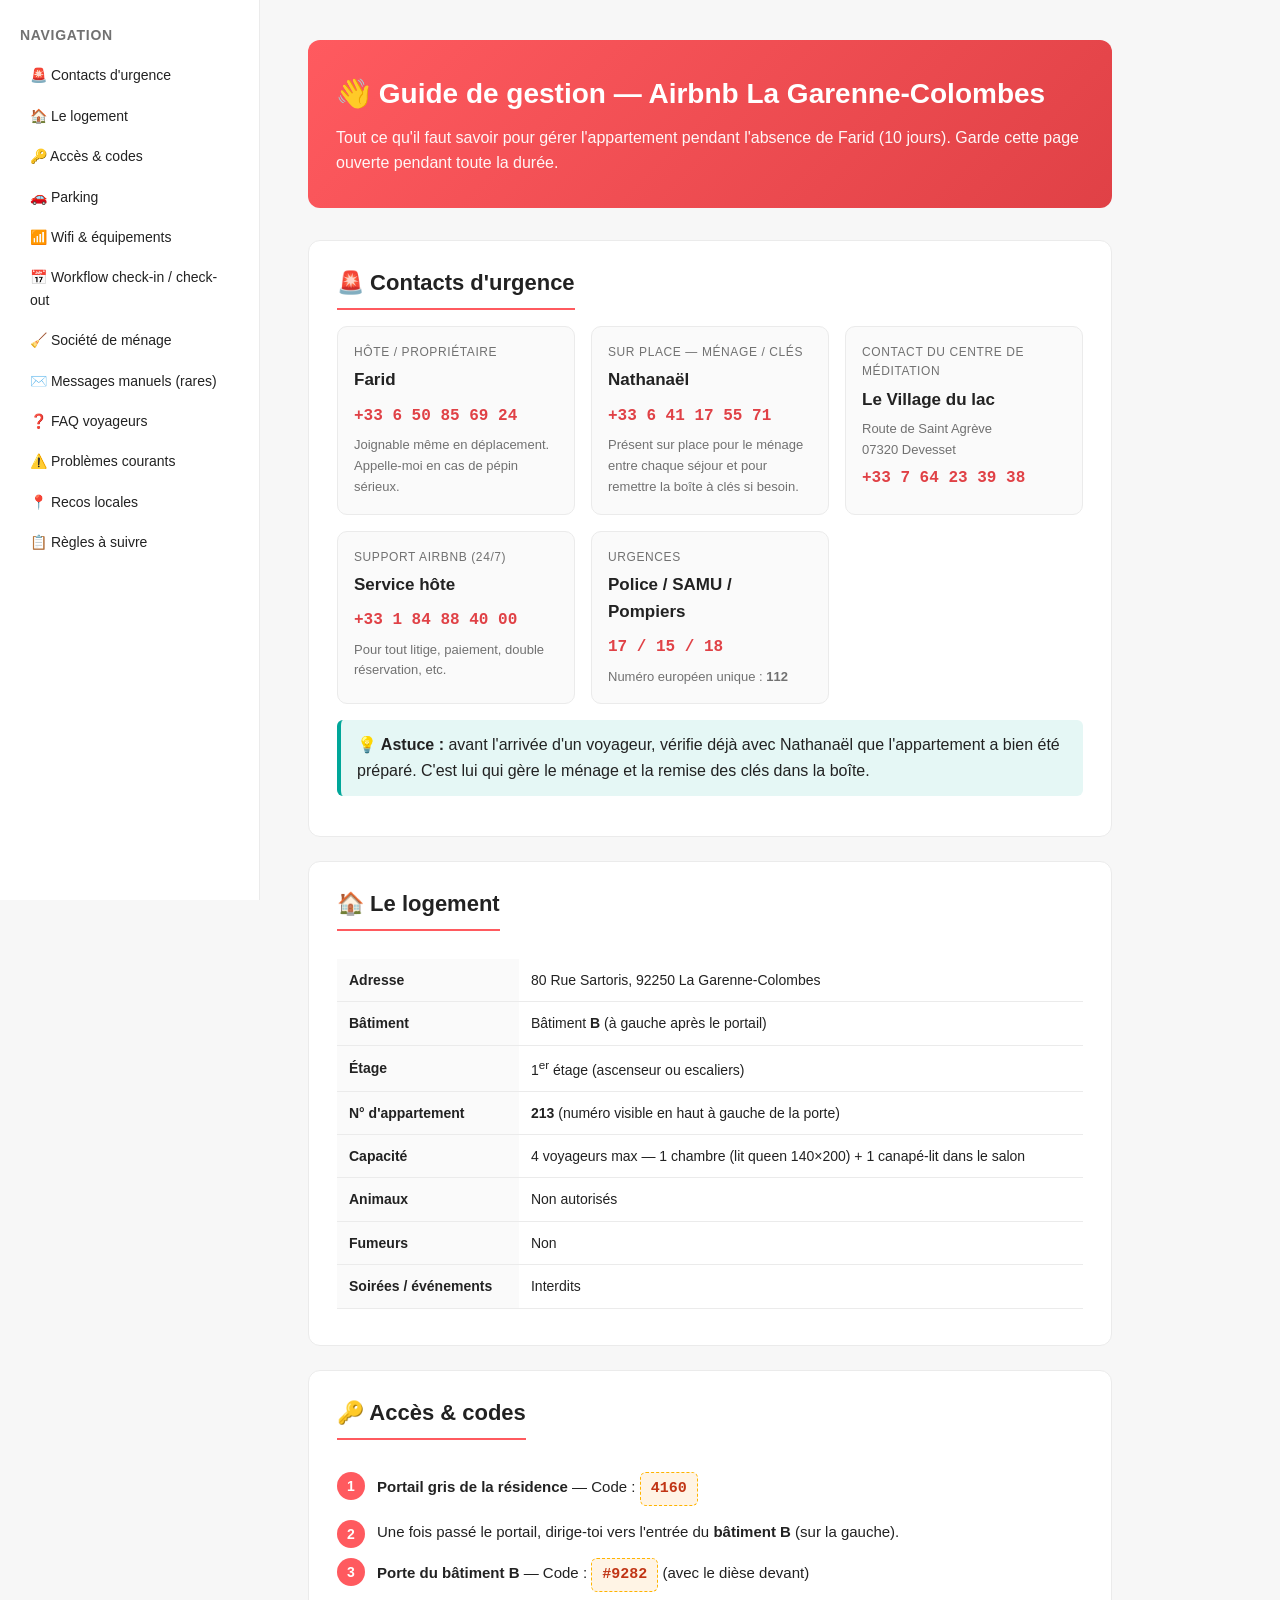
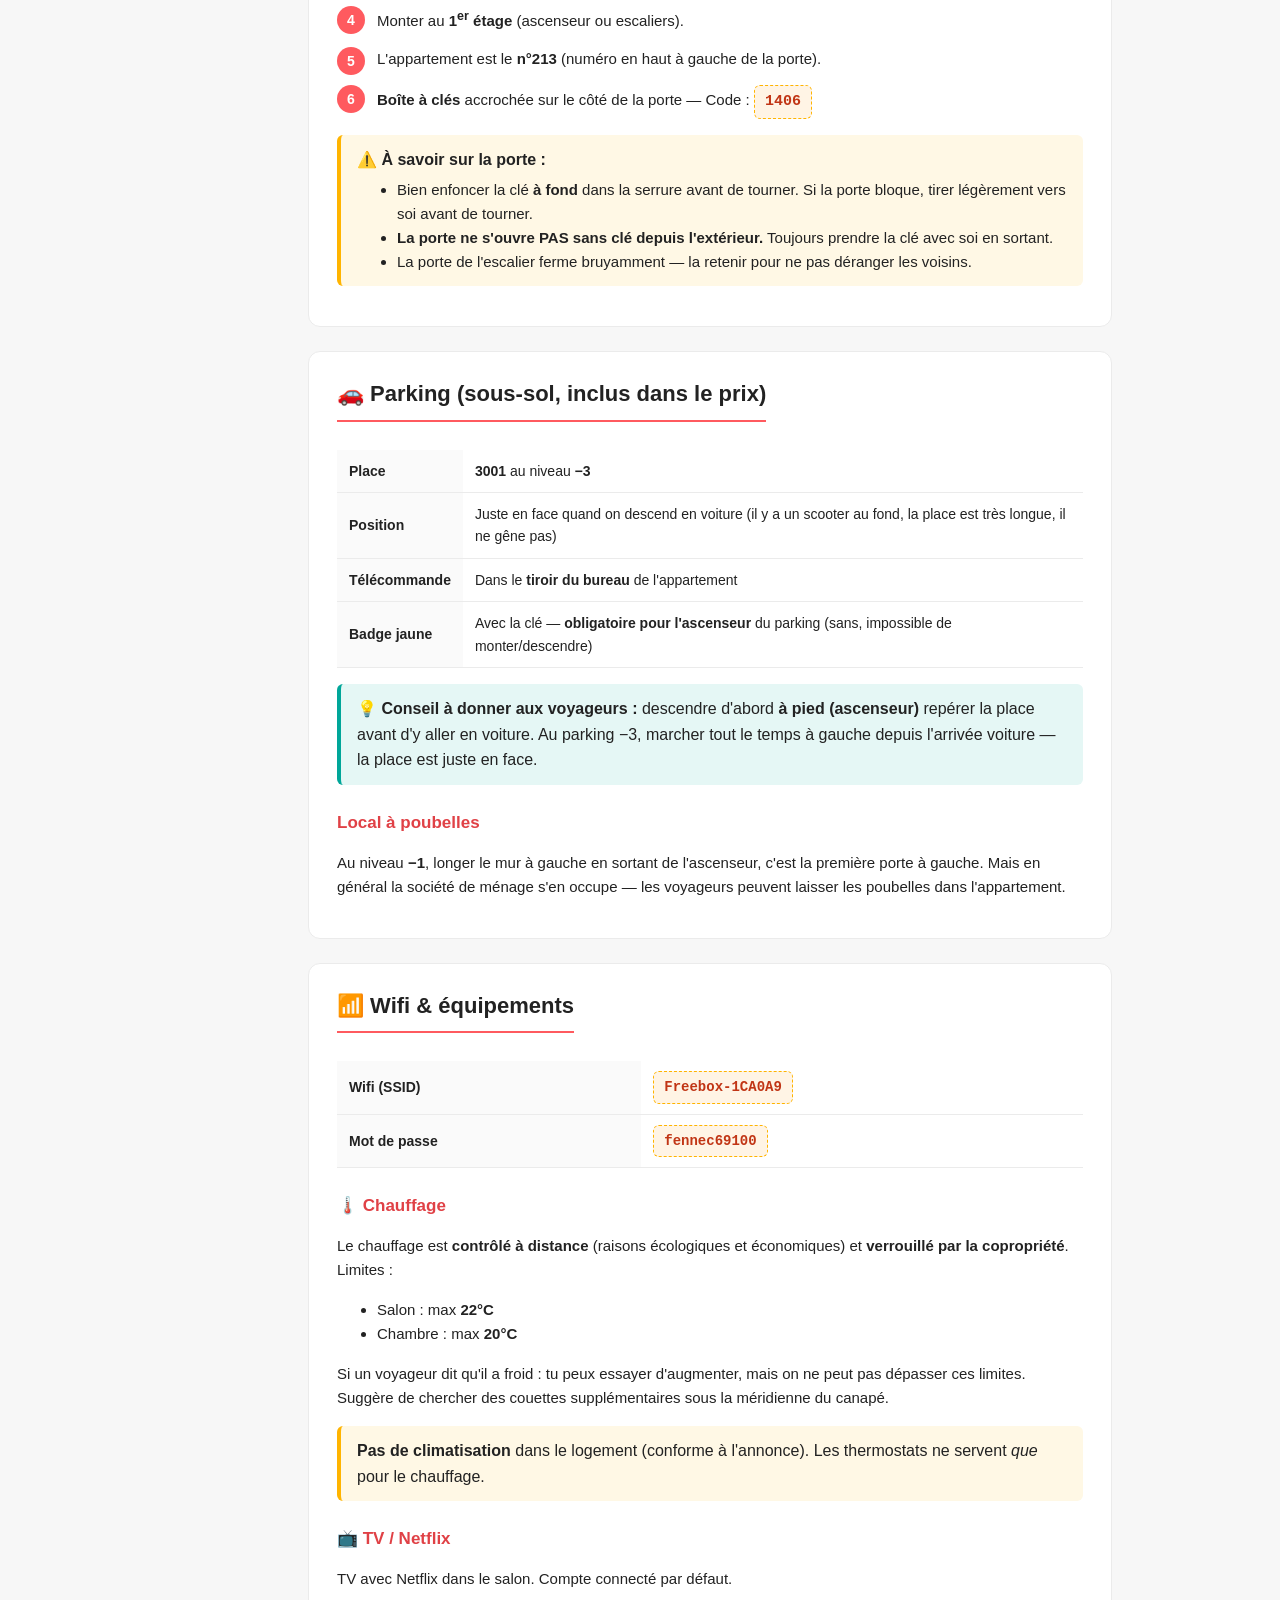
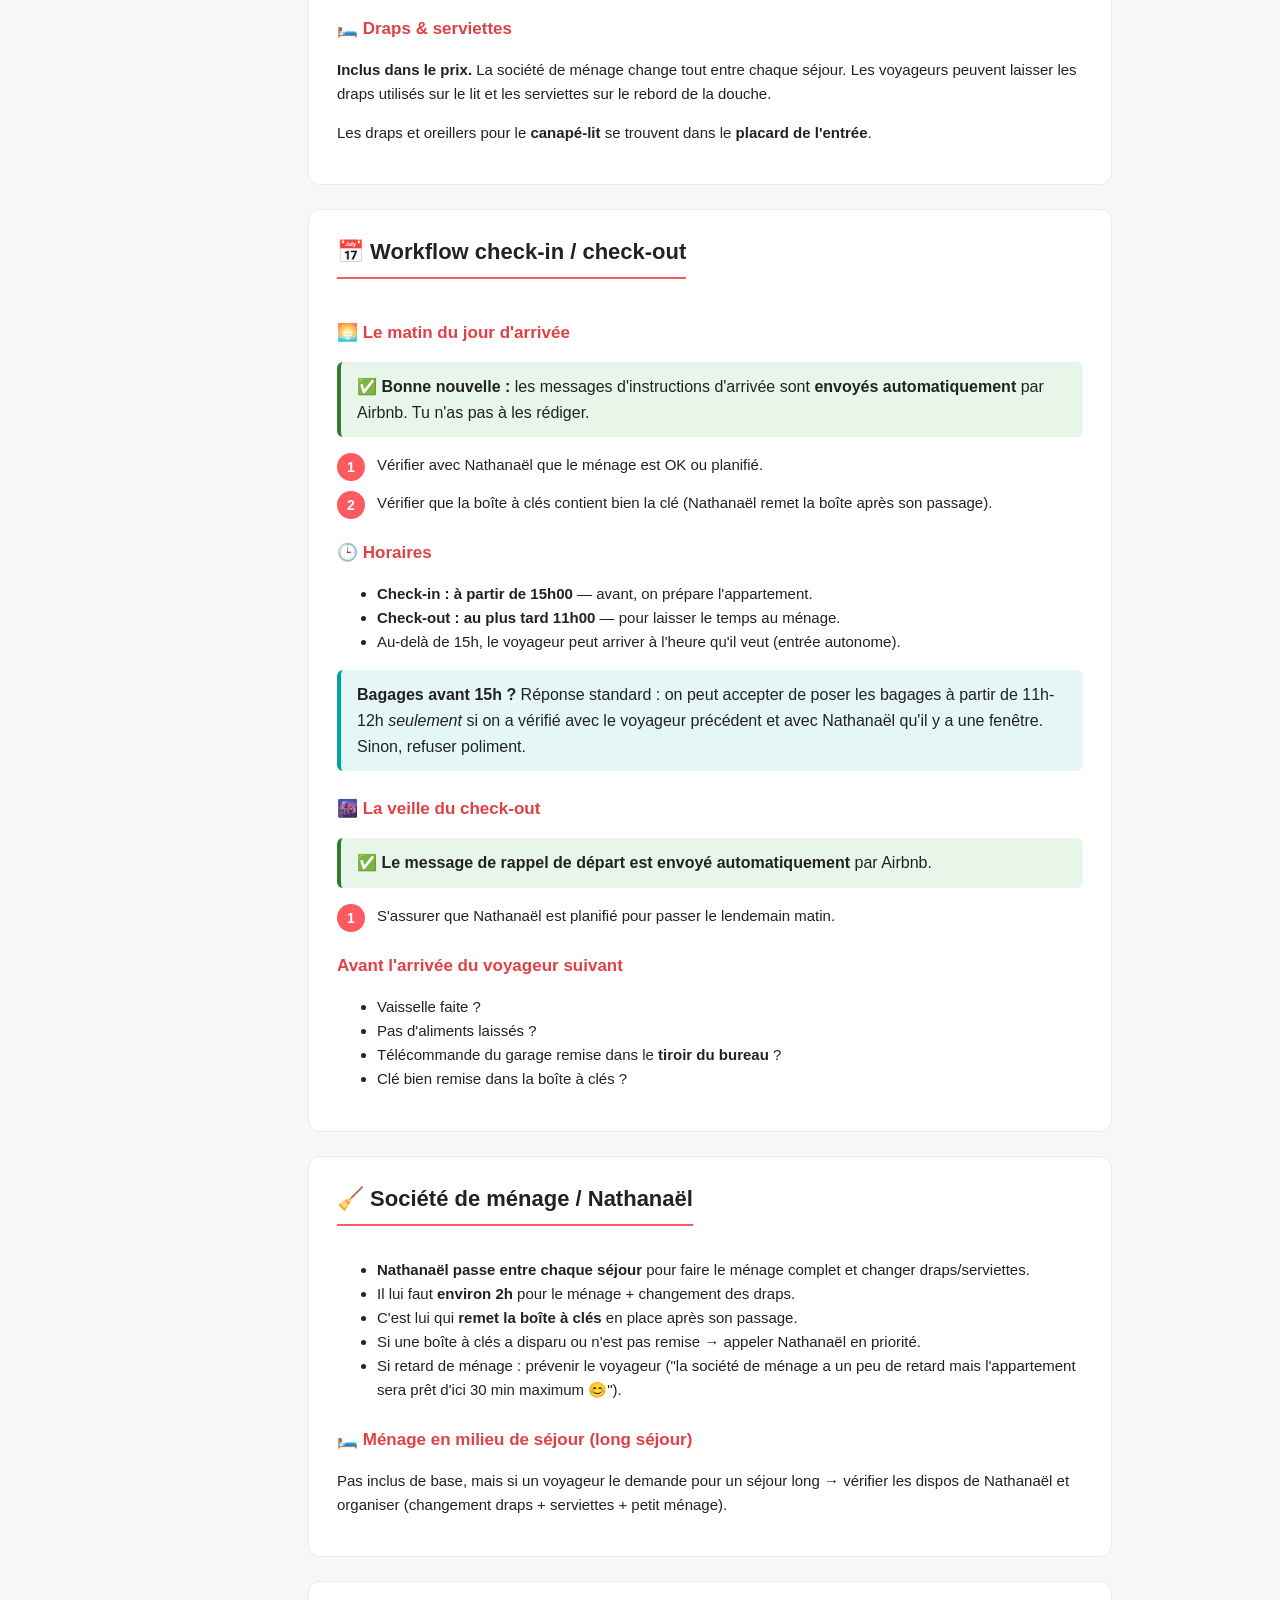
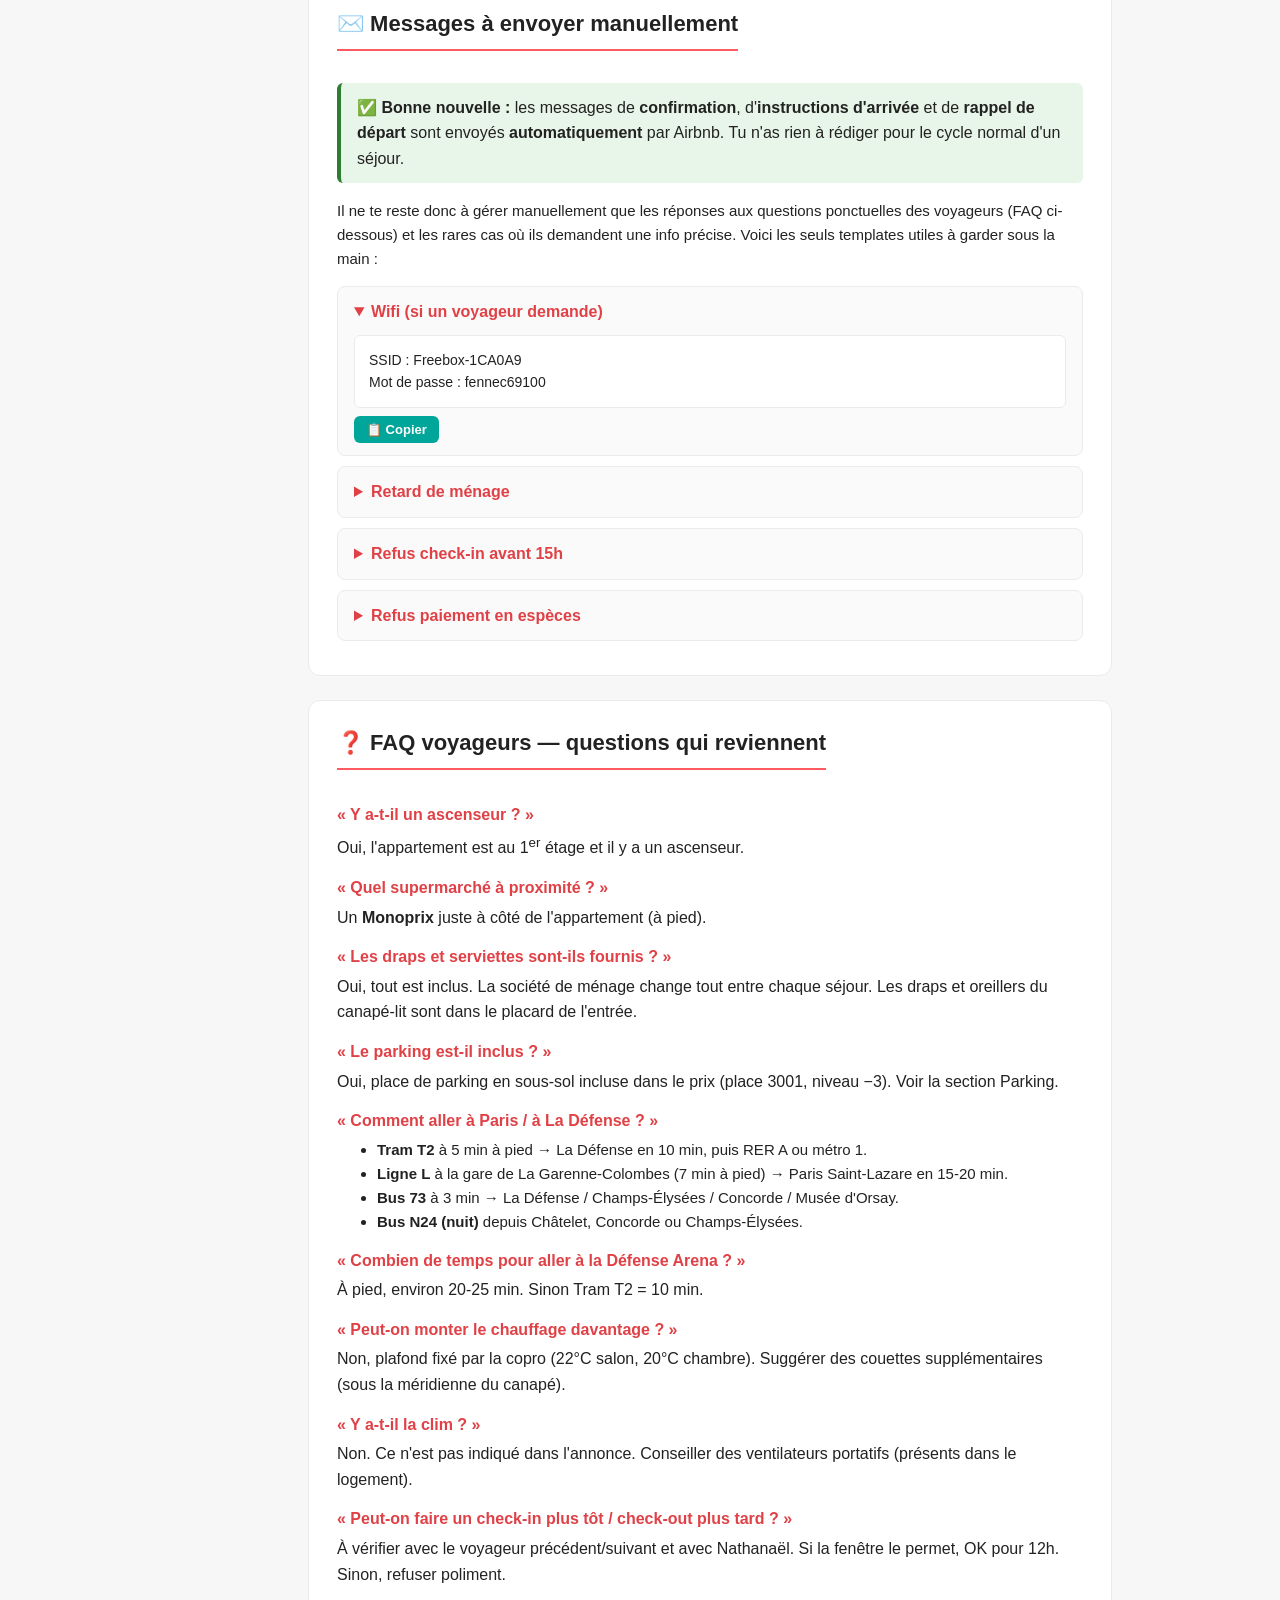
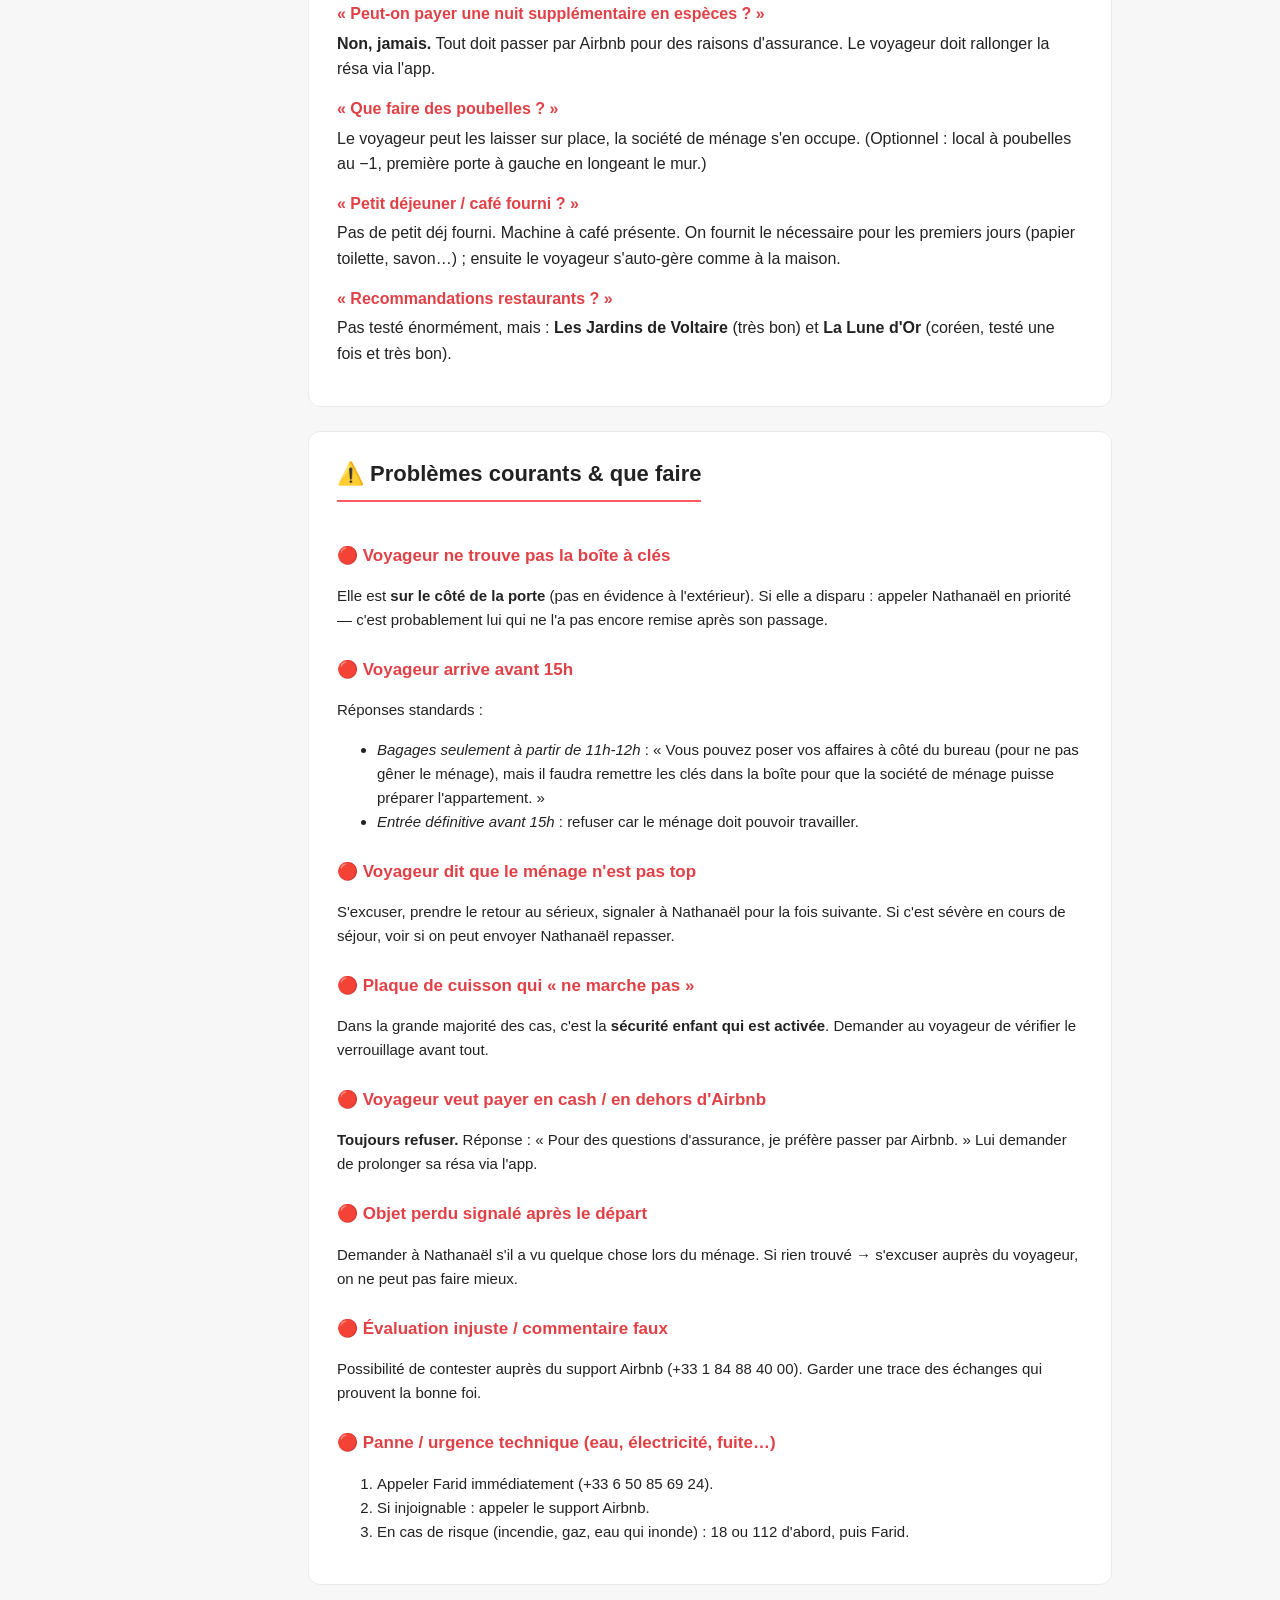
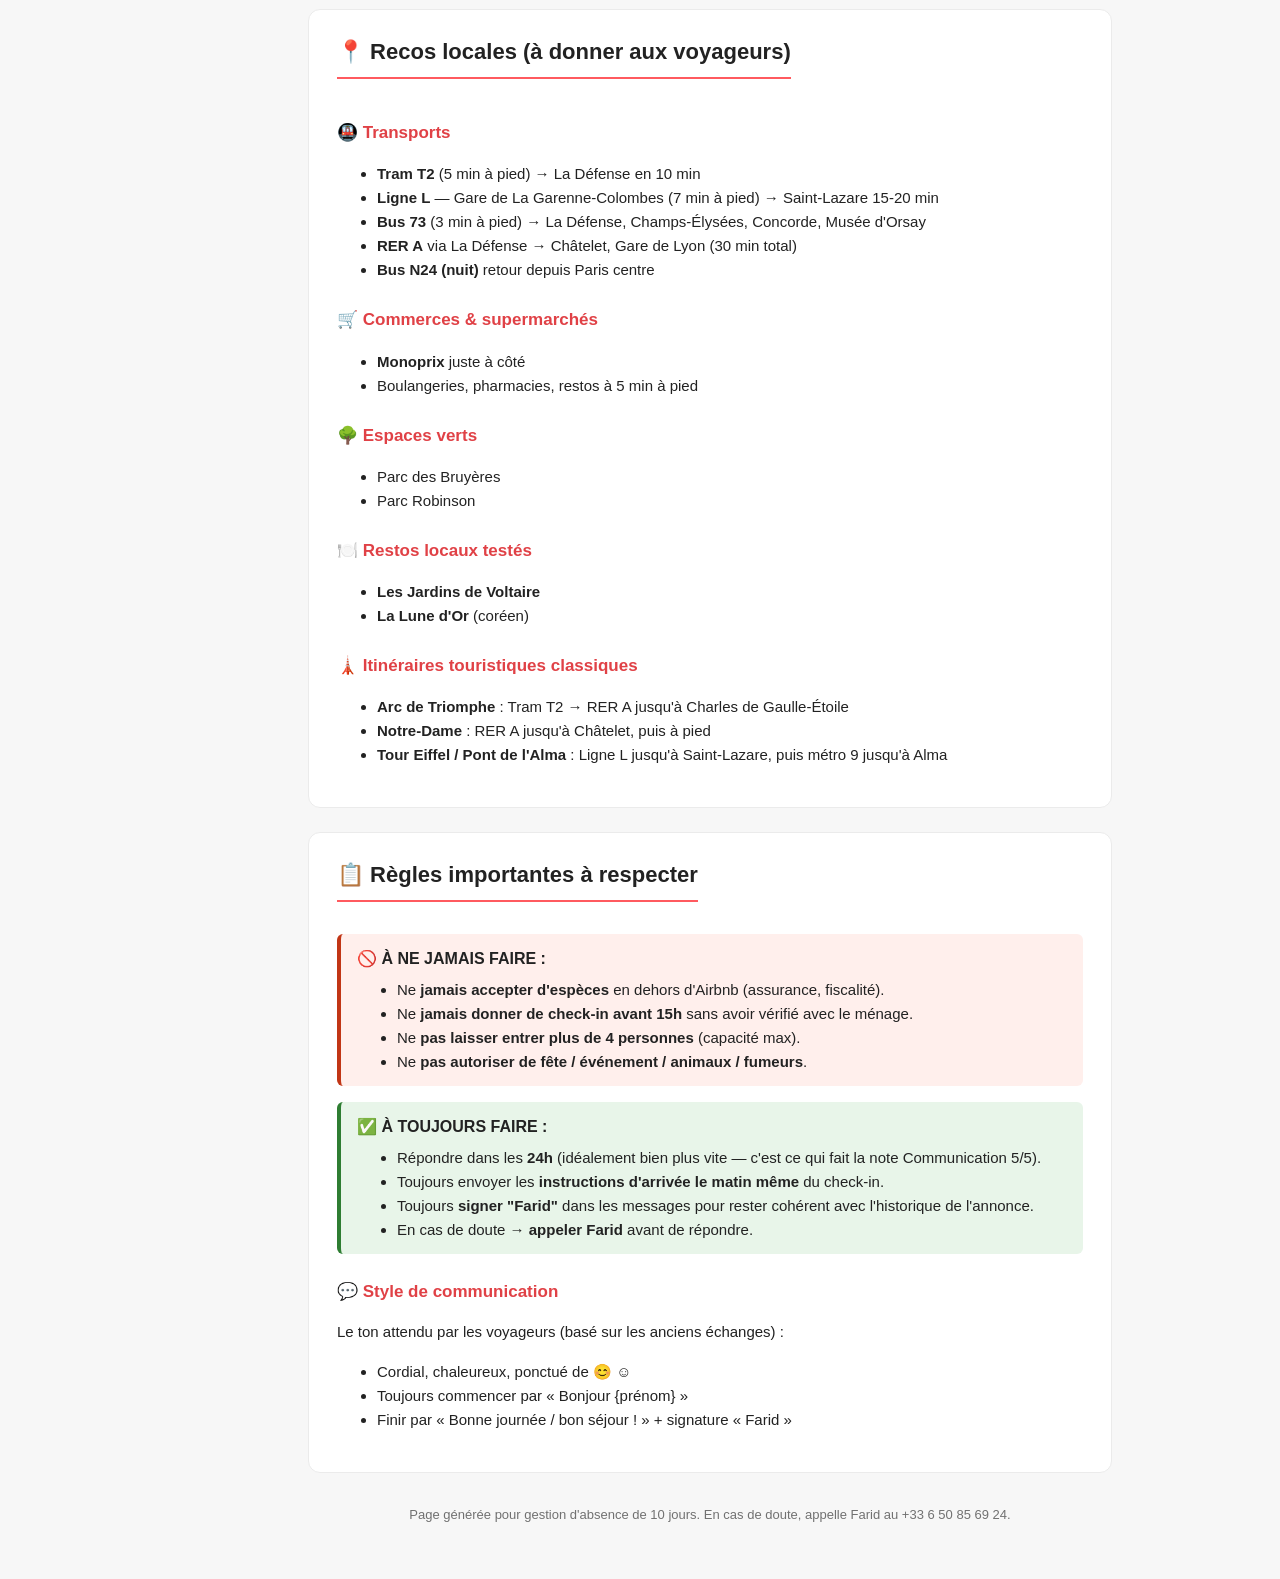
==== airbnb.html @ cdd43fac "Add Airbnb management guide page for La Garenne-Colombes. Co-authored-by: Cursor <cursoragent@cursor" ====
<!DOCTYPE html>
<html lang="fr">
<head>
<meta charset="UTF-8">
<meta name="viewport" content="width=device-width, initial-scale=1.0">
<title>Guide de gestion — Airbnb La Garenne-Colombes</title>
<style>
  :root {
    --primary: #FF5A5F;
    --primary-dark: #E04146;
    --accent: #00A699;
    --warning: #FFB400;
    --danger: #C13515;
    --bg: #F7F7F7;
    --card: #FFFFFF;
    --text: #222222;
    --text-light: #717171;
    --border: #EBEBEB;
    --code-bg: #FFF4E5;
    --code-border: #FFB400;
  }

  * { box-sizing: border-box; }
  html { scroll-behavior: smooth; }
  body {
    font-family: -apple-system, BlinkMacSystemFont, "Segoe UI", Roboto, Oxygen, Ubuntu, Helvetica, Arial, sans-serif;
    line-height: 1.6;
    color: var(--text);
    background: var(--bg);
    margin: 0;
    padding: 0;
  }

  /* Layout */
  .layout {
    display: grid;
    grid-template-columns: 260px 1fr;
    gap: 0;
    max-width: 1400px;
    margin: 0 auto;
  }
  @media (max-width: 900px) {
    .layout { grid-template-columns: 1fr; }
    .sidebar { position: static !important; height: auto !important; }
  }

  /* Sidebar */
  .sidebar {
    position: sticky;
    top: 0;
    height: 100vh;
    overflow-y: auto;
    background: var(--card);
    border-right: 1px solid var(--border);
    padding: 24px 20px;
  }
  .sidebar h2 {
    font-size: 14px;
    text-transform: uppercase;
    letter-spacing: 0.05em;
    color: var(--text-light);
    margin: 0 0 12px;
  }
  .sidebar nav ul {
    list-style: none;
    padding: 0;
    margin: 0 0 24px;
  }
  .sidebar nav li {
    margin: 6px 0;
  }
  .sidebar nav a {
    display: block;
    padding: 6px 10px;
    color: var(--text);
    text-decoration: none;
    border-radius: 6px;
    font-size: 14px;
  }
  .sidebar nav a:hover {
    background: var(--bg);
    color: var(--primary);
  }

  /* Main */
  main {
    padding: 40px 48px;
    max-width: 900px;
  }
  @media (max-width: 600px) {
    main { padding: 24px 16px; }
  }

  /* Hero */
  .hero {
    background: linear-gradient(135deg, var(--primary) 0%, var(--primary-dark) 100%);
    color: white;
    padding: 32px 28px;
    border-radius: 12px;
    margin-bottom: 32px;
  }
  .hero h1 {
    margin: 0 0 8px;
    font-size: 28px;
  }
  .hero p {
    margin: 0;
    opacity: 0.95;
  }

  /* Sections */
  section {
    background: var(--card);
    border: 1px solid var(--border);
    border-radius: 12px;
    padding: 24px 28px;
    margin-bottom: 24px;
    scroll-margin-top: 20px;
  }
  section h2 {
    margin: 0 0 16px;
    font-size: 22px;
    border-bottom: 2px solid var(--primary);
    padding-bottom: 8px;
    display: inline-block;
  }
  section h3 {
    margin: 24px 0 12px;
    font-size: 17px;
    color: var(--primary-dark);
  }
  section p, section li {
    font-size: 15px;
  }

  /* Code & key info */
  .code-box {
    display: inline-block;
    background: var(--code-bg);
    border: 1px dashed var(--code-border);
    padding: 4px 10px;
    border-radius: 6px;
    font-family: "SF Mono", Monaco, Consolas, monospace;
    font-weight: 600;
    color: var(--danger);
  }

  /* Contact cards */
  .contacts {
    display: grid;
    grid-template-columns: repeat(auto-fit, minmax(220px, 1fr));
    gap: 16px;
  }
  .contact-card {
    border: 1px solid var(--border);
    border-radius: 10px;
    padding: 16px;
    background: #FAFAFA;
  }
  .contact-card .role {
    font-size: 12px;
    text-transform: uppercase;
    letter-spacing: 0.05em;
    color: var(--text-light);
  }
  .contact-card .name {
    font-weight: 600;
    font-size: 17px;
    margin: 4px 0;
  }
  .contact-card .phone {
    display: inline-block;
    margin-top: 6px;
    font-family: "SF Mono", Monaco, Consolas, monospace;
    color: var(--primary-dark);
    font-weight: 600;
  }
  .contact-card .note {
    color: var(--text-light);
    font-size: 13px;
    margin-top: 6px;
  }

  /* Alert boxes */
  .alert {
    border-left: 4px solid;
    padding: 12px 16px;
    border-radius: 6px;
    margin: 16px 0;
    background: #FFF;
  }
  .alert-warning {
    border-color: var(--warning);
    background: #FFF8E5;
  }
  .alert-danger {
    border-color: var(--danger);
    background: #FFEFEC;
  }
  .alert-info {
    border-color: var(--accent);
    background: #E5F7F5;
  }
  .alert-success {
    border-color: #2E7D32;
    background: #E8F5E9;
  }

  /* Tables */
  table {
    width: 100%;
    border-collapse: collapse;
    margin: 12px 0;
  }
  th, td {
    text-align: left;
    padding: 10px 12px;
    border-bottom: 1px solid var(--border);
    font-size: 14px;
  }
  th {
    background: #FAFAFA;
    font-weight: 600;
  }

  /* Steps */
  .steps {
    list-style: none;
    counter-reset: step;
    padding: 0;
  }
  .steps li {
    counter-increment: step;
    position: relative;
    padding-left: 40px;
    margin-bottom: 14px;
  }
  .steps li::before {
    content: counter(step);
    position: absolute;
    left: 0;
    top: 0;
    width: 28px;
    height: 28px;
    background: var(--primary);
    color: white;
    border-radius: 50%;
    display: flex;
    align-items: center;
    justify-content: center;
    font-weight: 600;
    font-size: 14px;
  }

  /* Templates */
  details {
    border: 1px solid var(--border);
    border-radius: 8px;
    padding: 12px 16px;
    margin: 10px 0;
    background: #FAFAFA;
  }
  details summary {
    cursor: pointer;
    font-weight: 600;
    color: var(--primary-dark);
  }
  details[open] summary {
    margin-bottom: 8px;
  }
  .template {
    background: var(--card);
    border: 1px solid var(--border);
    border-radius: 6px;
    padding: 14px;
    margin-top: 10px;
    white-space: pre-wrap;
    font-family: -apple-system, BlinkMacSystemFont, sans-serif;
    font-size: 14px;
    line-height: 1.55;
  }
  .copy-btn {
    margin-top: 8px;
    background: var(--accent);
    color: white;
    border: none;
    padding: 6px 12px;
    border-radius: 6px;
    cursor: pointer;
    font-size: 13px;
    font-weight: 600;
  }
  .copy-btn:hover { background: #008A7E; }
  .copy-btn.copied { background: #2E7D32; }

  /* FAQ */
  .faq dt {
    font-weight: 600;
    margin-top: 14px;
    color: var(--primary-dark);
  }
  .faq dd {
    margin: 4px 0 0 0;
    color: var(--text);
  }

  /* Print */
  @media print {
    .sidebar { display: none; }
    .layout { grid-template-columns: 1fr; }
    section { page-break-inside: avoid; box-shadow: none; }
    main { padding: 0; }
  }

  .badge {
    display: inline-block;
    padding: 2px 8px;
    border-radius: 12px;
    font-size: 12px;
    font-weight: 600;
    background: var(--accent);
    color: white;
  }
  .badge-warn { background: var(--warning); color: #5C4400; }
</style>
</head>
<body>

<div class="layout">
  <aside class="sidebar">
    <h2>Navigation</h2>
    <nav>
      <ul>
        <li><a href="#urgences">🚨 Contacts d'urgence</a></li>
        <li><a href="#logement">🏠 Le logement</a></li>
        <li><a href="#acces">🔑 Accès & codes</a></li>
        <li><a href="#parking">🚗 Parking</a></li>
        <li><a href="#wifi">📶 Wifi & équipements</a></li>
        <li><a href="#workflow">📅 Workflow check-in / check-out</a></li>
        <li><a href="#menage">🧹 Société de ménage</a></li>
        <li><a href="#templates">✉️ Messages manuels (rares)</a></li>
        <li><a href="#faq">❓ FAQ voyageurs</a></li>
        <li><a href="#problemes">⚠️ Problèmes courants</a></li>
        <li><a href="#conseils">📍 Recos locales</a></li>
        <li><a href="#regles">📋 Règles à suivre</a></li>
      </ul>
    </nav>
  </aside>

  <main>

    <div class="hero">
      <h1>👋 Guide de gestion — Airbnb La Garenne-Colombes</h1>
      <p>Tout ce qu'il faut savoir pour gérer l'appartement pendant l'absence de Farid (10 jours). Garde cette page ouverte pendant toute la durée.</p>
    </div>

    <!-- ============================================================ -->
    <section id="urgences">
      <h2>🚨 Contacts d'urgence</h2>
      <div class="contacts">
        <div class="contact-card">
          <div class="role">Hôte / Propriétaire</div>
          <div class="name">Farid</div>
          <div class="phone">+33 6 50 85 69 24</div>
          <div class="note">Joignable même en déplacement. Appelle-moi en cas de pépin sérieux.</div>
        </div>
        <div class="contact-card">
          <div class="role">Sur place — Ménage / clés</div>
          <div class="name">Nathanaël</div>
          <div class="phone">+33 6 41 17 55 71</div>
          <div class="note">Présent sur place pour le ménage entre chaque séjour et pour remettre la boîte à clés si besoin.</div>
        </div>
        <div class="contact-card">
          <div class="role">Contact du centre de méditation</div>
          <div class="name">Le Village du lac</div>
          <div class="note">Route de Saint Agrève<br>07320 Devesset</div>
          <div class="phone">+33 7 64 23 39 38</div>
        </div>
        <div class="contact-card">
          <div class="role">Support Airbnb (24/7)</div>
          <div class="name">Service hôte</div>
          <div class="phone">+33 1 84 88 40 00</div>
          <div class="note">Pour tout litige, paiement, double réservation, etc.</div>
        </div>
        <div class="contact-card">
          <div class="role">Urgences</div>
          <div class="name">Police / SAMU / Pompiers</div>
          <div class="phone">17 / 15 / 18</div>
          <div class="note">Numéro européen unique : <strong>112</strong></div>
        </div>
      </div>
      <div class="alert alert-info" style="margin-top:16px;">
        <strong>💡 Astuce :</strong> avant l'arrivée d'un voyageur, vérifie déjà avec Nathanaël que l'appartement a bien été préparé. C'est lui qui gère le ménage et la remise des clés dans la boîte.
      </div>
    </section>

    <!-- ============================================================ -->
    <section id="logement">
      <h2>🏠 Le logement</h2>
      <table>
        <tr><th>Adresse</th><td>80 Rue Sartoris, 92250 La Garenne-Colombes</td></tr>
        <tr><th>Bâtiment</th><td>Bâtiment <strong>B</strong> (à gauche après le portail)</td></tr>
        <tr><th>Étage</th><td>1<sup>er</sup> étage (ascenseur ou escaliers)</td></tr>
        <tr><th>N° d'appartement</th><td><strong>213</strong> (numéro visible en haut à gauche de la porte)</td></tr>
        <tr><th>Capacité</th><td>4 voyageurs max — 1 chambre (lit queen 140×200) + 1 canapé-lit dans le salon</td></tr>
        <tr><th>Animaux</th><td>Non autorisés</td></tr>
        <tr><th>Fumeurs</th><td>Non</td></tr>
        <tr><th>Soirées / événements</th><td>Interdits</td></tr>
      </table>
    </section>

    <!-- ============================================================ -->
    <section id="acces">
      <h2>🔑 Accès & codes</h2>
      <ol class="steps">
        <li><strong>Portail gris de la résidence</strong> — Code : <span class="code-box">4160</span></li>
        <li>Une fois passé le portail, dirige-toi vers l'entrée du <strong>bâtiment B</strong> (sur la gauche).</li>
        <li><strong>Porte du bâtiment B</strong> — Code : <span class="code-box">#9282</span> (avec le dièse devant)</li>
        <li>Monter au <strong>1<sup>er</sup> étage</strong> (ascenseur ou escaliers).</li>
        <li>L'appartement est le <strong>n°213</strong> (numéro en haut à gauche de la porte).</li>
        <li><strong>Boîte à clés</strong> accrochée sur le côté de la porte — Code : <span class="code-box">1406</span></li>
      </ol>

      <div class="alert alert-warning">
        <strong>⚠️ À savoir sur la porte :</strong>
        <ul style="margin:6px 0 0;">
          <li>Bien enfoncer la clé <strong>à fond</strong> dans la serrure avant de tourner. Si la porte bloque, tirer légèrement vers soi avant de tourner.</li>
          <li><strong>La porte ne s'ouvre PAS sans clé depuis l'extérieur.</strong> Toujours prendre la clé avec soi en sortant.</li>
          <li>La porte de l'escalier ferme bruyamment — la retenir pour ne pas déranger les voisins.</li>
        </ul>
      </div>
    </section>

    <!-- ============================================================ -->
    <section id="parking">
      <h2>🚗 Parking (sous-sol, inclus dans le prix)</h2>
      <table>
        <tr><th>Place</th><td><strong>3001</strong> au niveau <strong>−3</strong></td></tr>
        <tr><th>Position</th><td>Juste en face quand on descend en voiture (il y a un scooter au fond, la place est très longue, il ne gêne pas)</td></tr>
        <tr><th>Télécommande</th><td>Dans le <strong>tiroir du bureau</strong> de l'appartement</td></tr>
        <tr><th>Badge jaune</th><td>Avec la clé — <strong>obligatoire pour l'ascenseur</strong> du parking (sans, impossible de monter/descendre)</td></tr>
      </table>

      <div class="alert alert-info">
        <strong>💡 Conseil à donner aux voyageurs :</strong> descendre d'abord <strong>à pied (ascenseur)</strong> repérer la place avant d'y aller en voiture. Au parking −3, marcher tout le temps à gauche depuis l'arrivée voiture — la place est juste en face.
      </div>

      <h3>Local à poubelles</h3>
      <p>Au niveau <strong>−1</strong>, longer le mur à gauche en sortant de l'ascenseur, c'est la première porte à gauche. Mais en général la société de ménage s'en occupe — les voyageurs peuvent laisser les poubelles dans l'appartement.</p>
    </section>

    <!-- ============================================================ -->
    <section id="wifi">
      <h2>📶 Wifi & équipements</h2>
      <table>
        <tr><th>Wifi (SSID)</th><td><span class="code-box">Freebox-1CA0A9</span></td></tr>
        <tr><th>Mot de passe</th><td><span class="code-box">fennec69100</span></td></tr>
      </table>

      <h3>🌡️ Chauffage</h3>
      <p>Le chauffage est <strong>contrôlé à distance</strong> (raisons écologiques et économiques) et <strong>verrouillé par la copropriété</strong>. Limites :</p>
      <ul>
        <li>Salon : max <strong>22°C</strong></li>
        <li>Chambre : max <strong>20°C</strong></li>
      </ul>
      <p>Si un voyageur dit qu'il a froid : tu peux essayer d'augmenter, mais on ne peut pas dépasser ces limites. Suggère de chercher des couettes supplémentaires sous la méridienne du canapé.</p>
      <div class="alert alert-warning">
        <strong>Pas de climatisation</strong> dans le logement (conforme à l'annonce). Les thermostats ne servent <em>que</em> pour le chauffage.
      </div>

      <h3>📺 TV / Netflix</h3>
      <p>TV avec Netflix dans le salon. Compte connecté par défaut.</p>

      <h3>🛏️ Draps & serviettes</h3>
      <p><strong>Inclus dans le prix.</strong> La société de ménage change tout entre chaque séjour. Les voyageurs peuvent laisser les draps utilisés sur le lit et les serviettes sur le rebord de la douche.</p>
      <p>Les draps et oreillers pour le <strong>canapé-lit</strong> se trouvent dans le <strong>placard de l'entrée</strong>.</p>
    </section>

    <!-- ============================================================ -->
    <section id="workflow">
      <h2>📅 Workflow check-in / check-out</h2>

      <h3>🌅 Le matin du jour d'arrivée</h3>
      <div class="alert alert-success">
        <strong>✅ Bonne nouvelle :</strong> les messages d'instructions d'arrivée sont <strong>envoyés automatiquement</strong> par Airbnb. Tu n'as pas à les rédiger.
      </div>
      <ol class="steps">
        <li>Vérifier avec Nathanaël que le ménage est OK ou planifié.</li>
        <li>Vérifier que la boîte à clés contient bien la clé (Nathanaël remet la boîte après son passage).</li>
      </ol>

      <h3>🕒 Horaires</h3>
      <ul>
        <li><strong>Check-in : à partir de 15h00</strong> — avant, on prépare l'appartement.</li>
        <li><strong>Check-out : au plus tard 11h00</strong> — pour laisser le temps au ménage.</li>
        <li>Au-delà de 15h, le voyageur peut arriver à l'heure qu'il veut (entrée autonome).</li>
      </ul>

      <div class="alert alert-info">
        <strong>Bagages avant 15h ?</strong> Réponse standard : on peut accepter de poser les bagages à partir de 11h-12h <em>seulement</em> si on a vérifié avec le voyageur précédent et avec Nathanaël qu'il y a une fenêtre. Sinon, refuser poliment.
      </div>

      <h3>🌆 La veille du check-out</h3>
      <div class="alert alert-success">
        <strong>✅ Le message de rappel de départ est envoyé automatiquement</strong> par Airbnb.
      </div>
      <ol class="steps">
        <li>S'assurer que Nathanaël est planifié pour passer le lendemain matin.</li>
      </ol>

      <h3>Avant l'arrivée du voyageur suivant</h3>
      <ul>
        <li>Vaisselle faite ?</li>
        <li>Pas d'aliments laissés ?</li>
        <li>Télécommande du garage remise dans le <strong>tiroir du bureau</strong> ?</li>
        <li>Clé bien remise dans la boîte à clés ?</li>
      </ul>
    </section>

    <!-- ============================================================ -->
    <section id="menage">
      <h2>🧹 Société de ménage / Nathanaël</h2>
      <ul>
        <li><strong>Nathanaël passe entre chaque séjour</strong> pour faire le ménage complet et changer draps/serviettes.</li>
        <li>Il lui faut <strong>environ 2h</strong> pour le ménage + changement des draps.</li>
        <li>C'est lui qui <strong>remet la boîte à clés</strong> en place après son passage.</li>
        <li>Si une boîte à clés a disparu ou n'est pas remise → appeler Nathanaël en priorité.</li>
        <li>Si retard de ménage : prévenir le voyageur ("la société de ménage a un peu de retard mais l'appartement sera prêt d'ici 30 min maximum 😊").</li>
      </ul>

      <h3>🛏️ Ménage en milieu de séjour (long séjour)</h3>
      <p>Pas inclus de base, mais si un voyageur le demande pour un séjour long → vérifier les dispos de Nathanaël et organiser (changement draps + serviettes + petit ménage).</p>
    </section>

    <!-- ============================================================ -->
    <section id="templates">
      <h2>✉️ Messages à envoyer manuellement</h2>
      <div class="alert alert-success">
        <strong>✅ Bonne nouvelle :</strong> les messages de <strong>confirmation</strong>, d'<strong>instructions d'arrivée</strong> et de <strong>rappel de départ</strong> sont envoyés <strong>automatiquement</strong> par Airbnb. Tu n'as rien à rédiger pour le cycle normal d'un séjour.
      </div>
      <p>Il ne te reste donc à gérer manuellement que les réponses aux questions ponctuelles des voyageurs (FAQ ci-dessous) et les rares cas où ils demandent une info précise. Voici les seuls templates utiles à garder sous la main :</p>

      <details open>
        <summary>Wifi (si un voyageur demande)</summary>
        <div class="template" id="t4">SSID : Freebox-1CA0A9
Mot de passe : fennec69100</div>
        <button class="copy-btn" onclick="copyToClipboard('t4', this)">📋 Copier</button>
      </details>

      <details>
        <summary>Retard de ménage</summary>
        <div class="template" id="t5">Bonjour ! La société de ménage a un peu de retard mais l'appartement sera prêt d'ici 30 min maximum 😊</div>
        <button class="copy-btn" onclick="copyToClipboard('t5', this)">📋 Copier</button>
      </details>

      <details>
        <summary>Refus check-in avant 15h</summary>
        <div class="template" id="t6">Bonjour ! Vous pouvez déposer vos affaires dans un coin de l'appartement à partir de 11h mais il faudra remettre les clés car la société de ménage doit préparer l'appartement pour vous 🙂
Bonne journée !</div>
        <button class="copy-btn" onclick="copyToClipboard('t6', this)">📋 Copier</button>
      </details>

      <details>
        <summary>Refus paiement en espèces</summary>
        <div class="template" id="t7">Pour des questions d'assurance je préfère passer par Airbnb 😊 Vous pouvez prolonger votre séjour directement via l'application.</div>
        <button class="copy-btn" onclick="copyToClipboard('t7', this)">📋 Copier</button>
      </details>
    </section>

    <!-- ============================================================ -->
    <section id="faq">
      <h2>❓ FAQ voyageurs — questions qui reviennent</h2>
      <dl class="faq">
        <dt>« Y a-t-il un ascenseur ? »</dt>
        <dd>Oui, l'appartement est au 1<sup>er</sup> étage et il y a un ascenseur.</dd>

        <dt>« Quel supermarché à proximité ? »</dt>
        <dd>Un <strong>Monoprix</strong> juste à côté de l'appartement (à pied).</dd>

        <dt>« Les draps et serviettes sont-ils fournis ? »</dt>
        <dd>Oui, tout est inclus. La société de ménage change tout entre chaque séjour. Les draps et oreillers du canapé-lit sont dans le placard de l'entrée.</dd>

        <dt>« Le parking est-il inclus ? »</dt>
        <dd>Oui, place de parking en sous-sol incluse dans le prix (place 3001, niveau −3). Voir la section Parking.</dd>

        <dt>« Comment aller à Paris / à La Défense ? »</dt>
        <dd>
          <ul style="margin:4px 0;">
            <li><strong>Tram T2</strong> à 5 min à pied → La Défense en 10 min, puis RER A ou métro 1.</li>
            <li><strong>Ligne L</strong> à la gare de La Garenne-Colombes (7 min à pied) → Paris Saint-Lazare en 15-20 min.</li>
            <li><strong>Bus 73</strong> à 3 min → La Défense / Champs-Élysées / Concorde / Musée d'Orsay.</li>
            <li><strong>Bus N24 (nuit)</strong> depuis Châtelet, Concorde ou Champs-Élysées.</li>
          </ul>
        </dd>

        <dt>« Combien de temps pour aller à la Défense Arena ? »</dt>
        <dd>À pied, environ 20-25 min. Sinon Tram T2 = 10 min.</dd>

        <dt>« Peut-on monter le chauffage davantage ? »</dt>
        <dd>Non, plafond fixé par la copro (22°C salon, 20°C chambre). Suggérer des couettes supplémentaires (sous la méridienne du canapé).</dd>

        <dt>« Y a-t-il la clim ? »</dt>
        <dd>Non. Ce n'est pas indiqué dans l'annonce. Conseiller des ventilateurs portatifs (présents dans le logement).</dd>

        <dt>« Peut-on faire un check-in plus tôt / check-out plus tard ? »</dt>
        <dd>À vérifier avec le voyageur précédent/suivant et avec Nathanaël. Si la fenêtre le permet, OK pour 12h. Sinon, refuser poliment.</dd>

        <dt>« Peut-on payer une nuit supplémentaire en espèces ? »</dt>
        <dd><strong>Non, jamais.</strong> Tout doit passer par Airbnb pour des raisons d'assurance. Le voyageur doit rallonger la résa via l'app.</dd>

        <dt>« Que faire des poubelles ? »</dt>
        <dd>Le voyageur peut les laisser sur place, la société de ménage s'en occupe. (Optionnel : local à poubelles au −1, première porte à gauche en longeant le mur.)</dd>

        <dt>« Petit déjeuner / café fourni ? »</dt>
        <dd>Pas de petit déj fourni. Machine à café présente. On fournit le nécessaire pour les premiers jours (papier toilette, savon…) ; ensuite le voyageur s'auto-gère comme à la maison.</dd>

        <dt>« Recommandations restaurants ? »</dt>
        <dd>Pas testé énormément, mais : <strong>Les Jardins de Voltaire</strong> (très bon) et <strong>La Lune d'Or</strong> (coréen, testé une fois et très bon).</dd>
      </dl>
    </section>

    <!-- ============================================================ -->
    <section id="problemes">
      <h2>⚠️ Problèmes courants & que faire</h2>

      <h3>🔴 Voyageur ne trouve pas la boîte à clés</h3>
      <p>Elle est <strong>sur le côté de la porte</strong> (pas en évidence à l'extérieur). Si elle a disparu : appeler Nathanaël en priorité — c'est probablement lui qui ne l'a pas encore remise après son passage.</p>

      <h3>🔴 Voyageur arrive avant 15h</h3>
      <p>Réponses standards :</p>
      <ul>
        <li><em>Bagages seulement à partir de 11h-12h</em> : « Vous pouvez poser vos affaires à côté du bureau (pour ne pas gêner le ménage), mais il faudra remettre les clés dans la boîte pour que la société de ménage puisse préparer l'appartement. »</li>
        <li><em>Entrée définitive avant 15h</em> : refuser car le ménage doit pouvoir travailler.</li>
      </ul>

      <h3>🔴 Voyageur dit que le ménage n'est pas top</h3>
      <p>S'excuser, prendre le retour au sérieux, signaler à Nathanaël pour la fois suivante. Si c'est sévère en cours de séjour, voir si on peut envoyer Nathanaël repasser.</p>

      <h3>🔴 Plaque de cuisson qui « ne marche pas »</h3>
      <p>Dans la grande majorité des cas, c'est la <strong>sécurité enfant qui est activée</strong>. Demander au voyageur de vérifier le verrouillage avant tout.</p>

      <h3>🔴 Voyageur veut payer en cash / en dehors d'Airbnb</h3>
      <p><strong>Toujours refuser.</strong> Réponse : « Pour des questions d'assurance, je préfère passer par Airbnb. » Lui demander de prolonger sa résa via l'app.</p>

      <h3>🔴 Objet perdu signalé après le départ</h3>
      <p>Demander à Nathanaël s'il a vu quelque chose lors du ménage. Si rien trouvé → s'excuser auprès du voyageur, on ne peut pas faire mieux.</p>

      <h3>🔴 Évaluation injuste / commentaire faux</h3>
      <p>Possibilité de contester auprès du support Airbnb (+33 1 84 88 40 00). Garder une trace des échanges qui prouvent la bonne foi.</p>

      <h3>🔴 Panne / urgence technique (eau, électricité, fuite…)</h3>
      <ol>
        <li>Appeler Farid immédiatement (+33 6 50 85 69 24).</li>
        <li>Si injoignable : appeler le support Airbnb.</li>
        <li>En cas de risque (incendie, gaz, eau qui inonde) : 18 ou 112 d'abord, puis Farid.</li>
      </ol>
    </section>

    <!-- ============================================================ -->
    <section id="conseils">
      <h2>📍 Recos locales (à donner aux voyageurs)</h2>

      <h3>🚇 Transports</h3>
      <ul>
        <li><strong>Tram T2</strong> (5 min à pied) → La Défense en 10 min</li>
        <li><strong>Ligne L</strong> — Gare de La Garenne-Colombes (7 min à pied) → Saint-Lazare 15-20 min</li>
        <li><strong>Bus 73</strong> (3 min à pied) → La Défense, Champs-Élysées, Concorde, Musée d'Orsay</li>
        <li><strong>RER A</strong> via La Défense → Châtelet, Gare de Lyon (30 min total)</li>
        <li><strong>Bus N24 (nuit)</strong> retour depuis Paris centre</li>
      </ul>

      <h3>🛒 Commerces & supermarchés</h3>
      <ul>
        <li><strong>Monoprix</strong> juste à côté</li>
        <li>Boulangeries, pharmacies, restos à 5 min à pied</li>
      </ul>

      <h3>🌳 Espaces verts</h3>
      <ul>
        <li>Parc des Bruyères</li>
        <li>Parc Robinson</li>
      </ul>

      <h3>🍽️ Restos locaux testés</h3>
      <ul>
        <li><strong>Les Jardins de Voltaire</strong></li>
        <li><strong>La Lune d'Or</strong> (coréen)</li>
      </ul>

      <h3>🗼 Itinéraires touristiques classiques</h3>
      <ul>
        <li><strong>Arc de Triomphe</strong> : Tram T2 → RER A jusqu'à Charles de Gaulle-Étoile</li>
        <li><strong>Notre-Dame</strong> : RER A jusqu'à Châtelet, puis à pied</li>
        <li><strong>Tour Eiffel / Pont de l'Alma</strong> : Ligne L jusqu'à Saint-Lazare, puis métro 9 jusqu'à Alma</li>
      </ul>
    </section>

    <!-- ============================================================ -->
    <section id="regles">
      <h2>📋 Règles importantes à respecter</h2>
      <div class="alert alert-danger">
        <strong>🚫 À NE JAMAIS FAIRE :</strong>
        <ul style="margin:6px 0 0;">
          <li>Ne <strong>jamais accepter d'espèces</strong> en dehors d'Airbnb (assurance, fiscalité).</li>
          <li>Ne <strong>jamais donner de check-in avant 15h</strong> sans avoir vérifié avec le ménage.</li>
          <li>Ne <strong>pas laisser entrer plus de 4 personnes</strong> (capacité max).</li>
          <li>Ne <strong>pas autoriser de fête / événement / animaux / fumeurs</strong>.</li>
        </ul>
      </div>

      <div class="alert alert-success">
        <strong>✅ À TOUJOURS FAIRE :</strong>
        <ul style="margin:6px 0 0;">
          <li>Répondre dans les <strong>24h</strong> (idéalement bien plus vite — c'est ce qui fait la note Communication 5/5).</li>
          <li>Toujours envoyer les <strong>instructions d'arrivée le matin même</strong> du check-in.</li>
          <li>Toujours <strong>signer "Farid"</strong> dans les messages pour rester cohérent avec l'historique de l'annonce.</li>
          <li>En cas de doute → <strong>appeler Farid</strong> avant de répondre.</li>
        </ul>
      </div>

      <h3>💬 Style de communication</h3>
      <p>Le ton attendu par les voyageurs (basé sur les anciens échanges) :</p>
      <ul>
        <li>Cordial, chaleureux, ponctué de 😊 ☺️</li>
        <li>Toujours commencer par « Bonjour {prénom} »</li>
        <li>Finir par « Bonne journée / bon séjour ! » + signature « Farid »</li>
      </ul>
    </section>

    <p style="text-align:center; color:var(--text-light); font-size:13px; margin-top:32px;">
      Page générée pour gestion d'absence de 10 jours. En cas de doute, appelle Farid au +33 6 50 85 69 24.
    </p>

  </main>
</div>

<script>
  function copyToClipboard(id, btn) {
    const text = document.getElementById(id).innerText;
    navigator.clipboard.writeText(text).then(() => {
      const original = btn.innerText;
      btn.innerText = '✓ Copié !';
      btn.classList.add('copied');
      setTimeout(() => {
        btn.innerText = original;
        btn.classList.remove('copied');
      }, 2000);
    });
  }
</script>

</body>
</html>
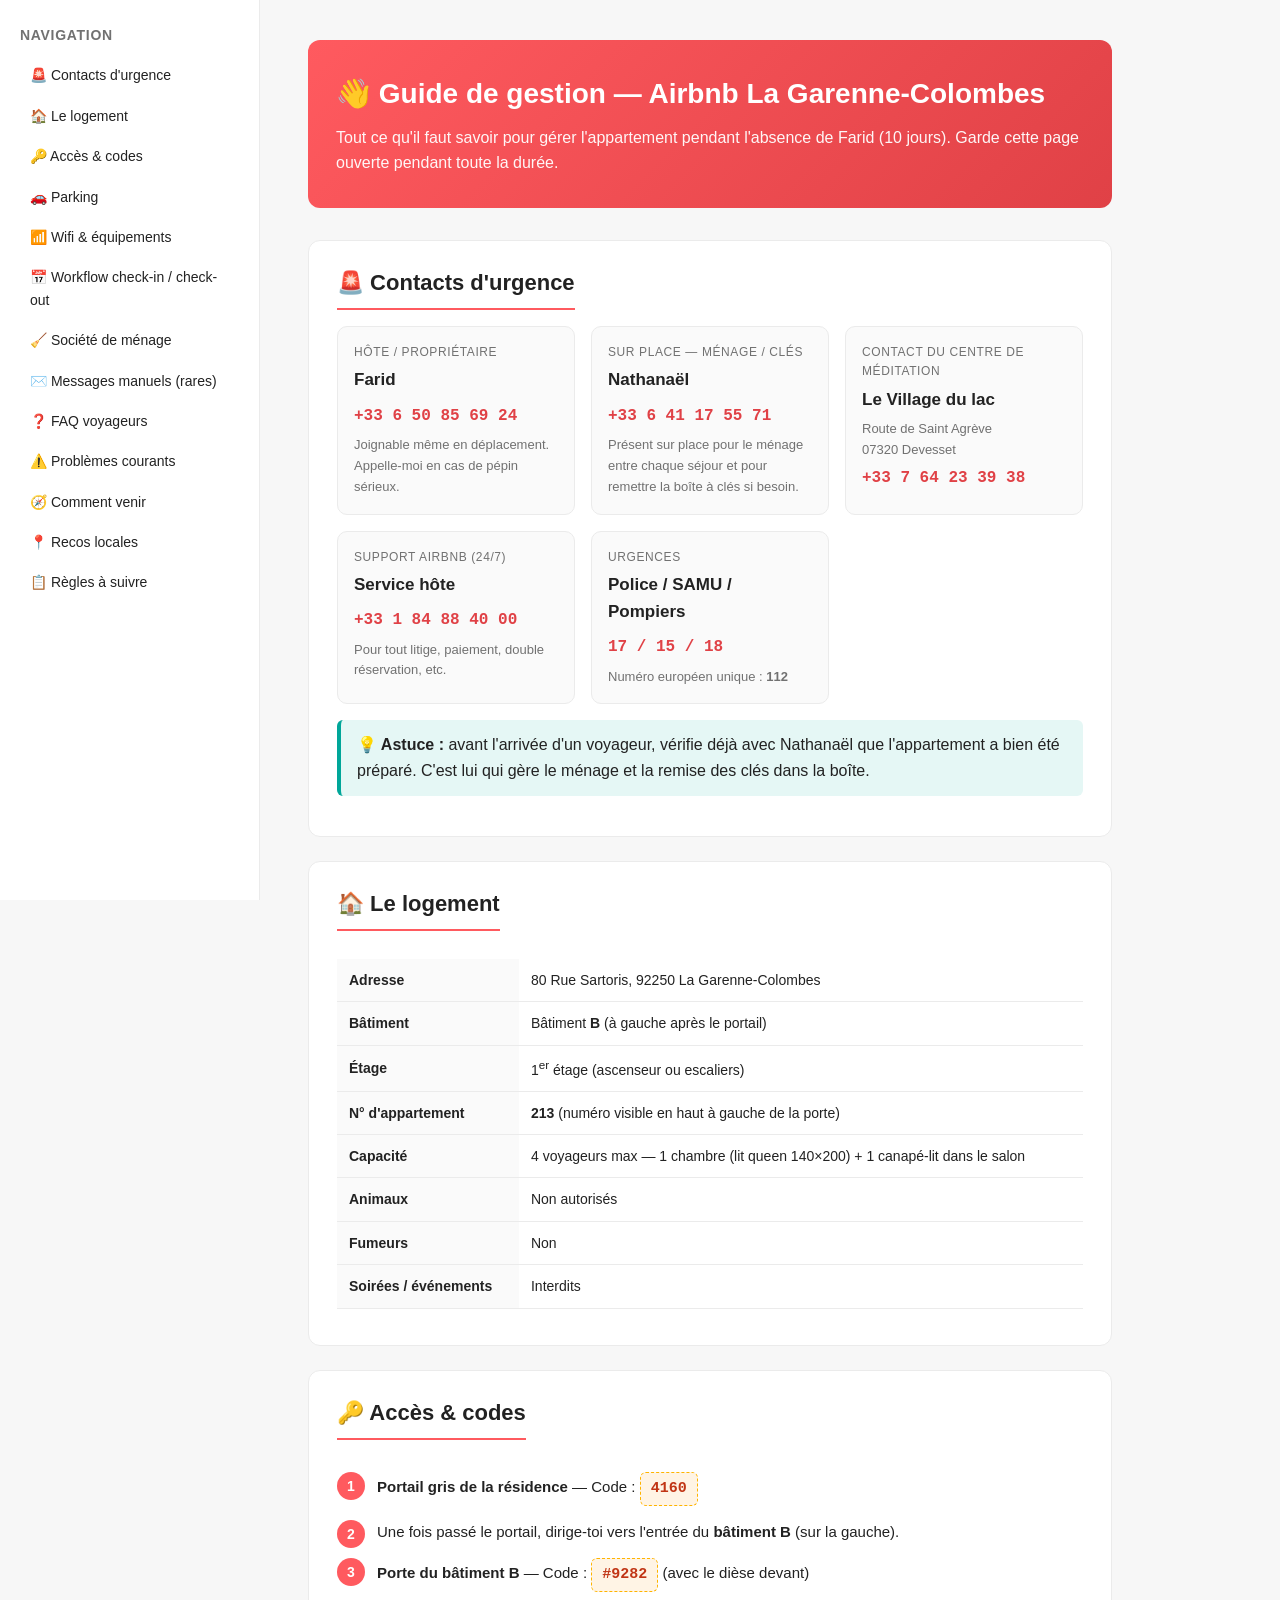
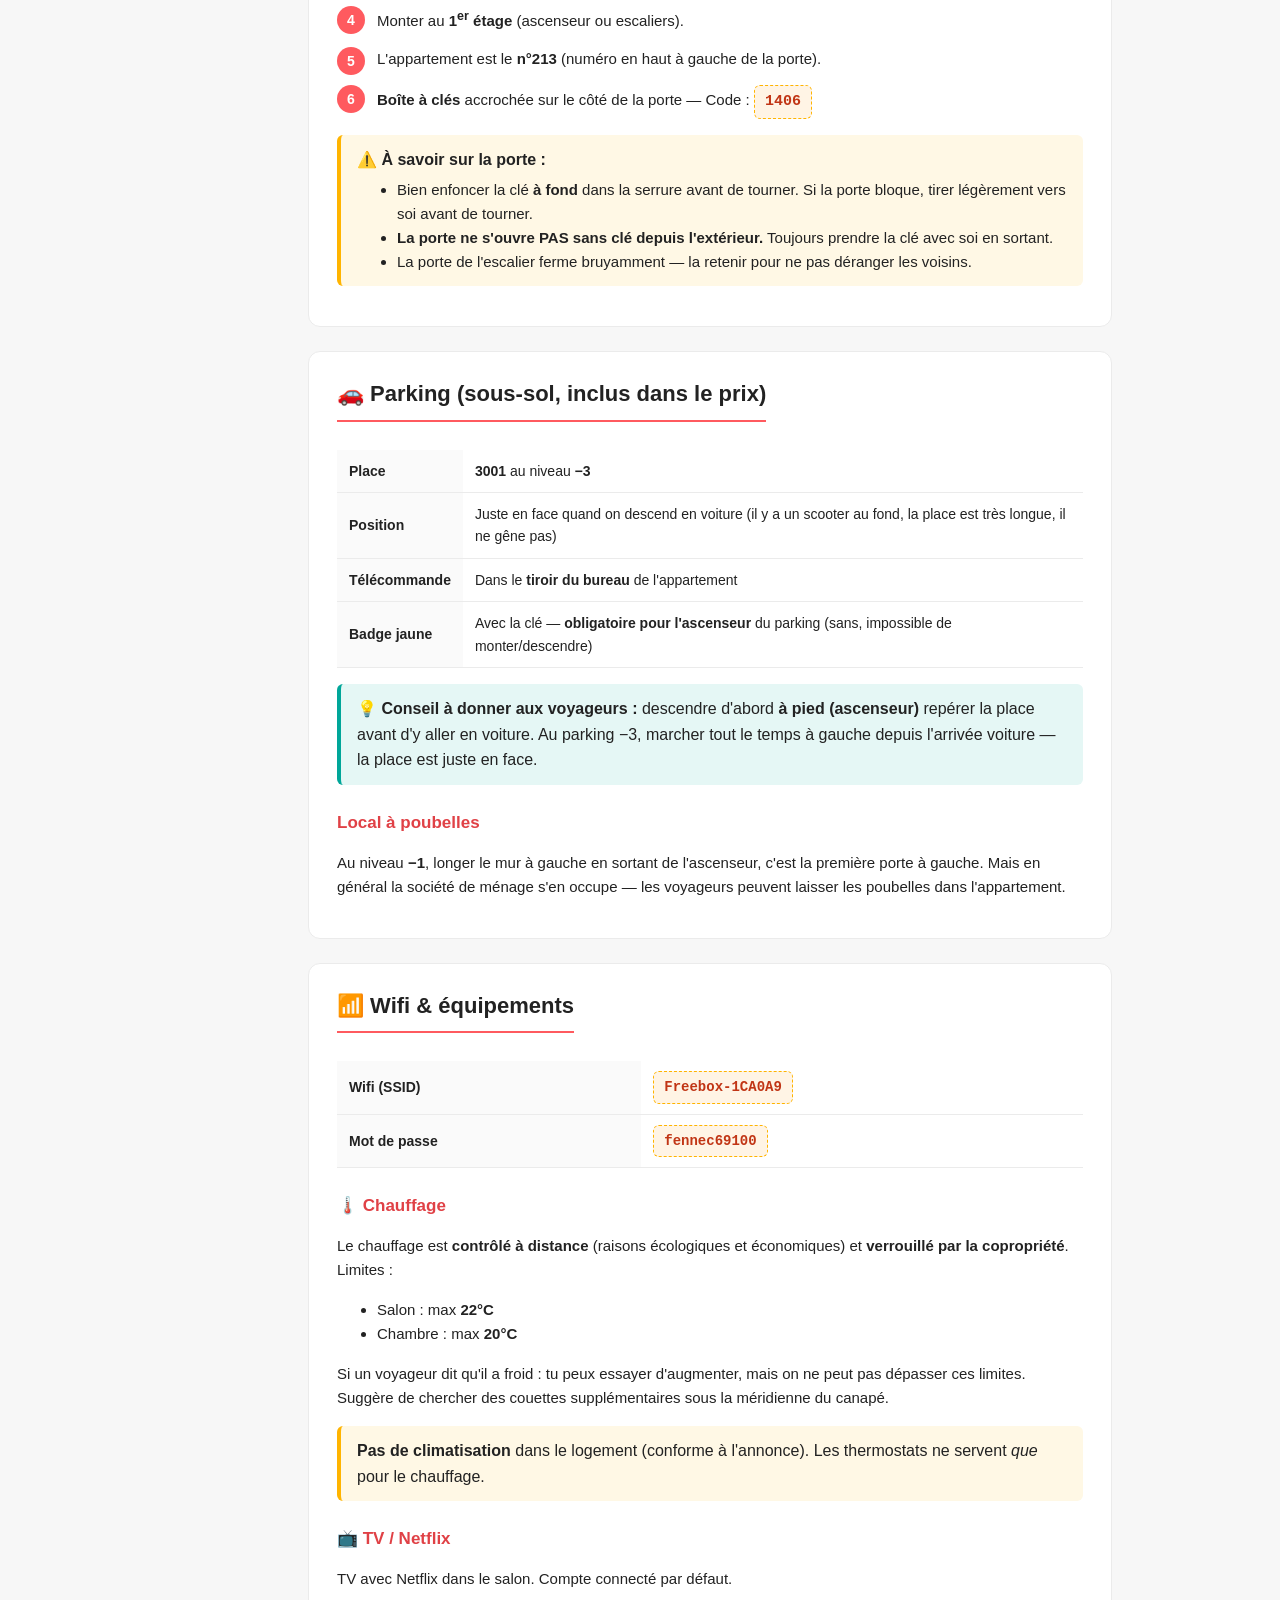
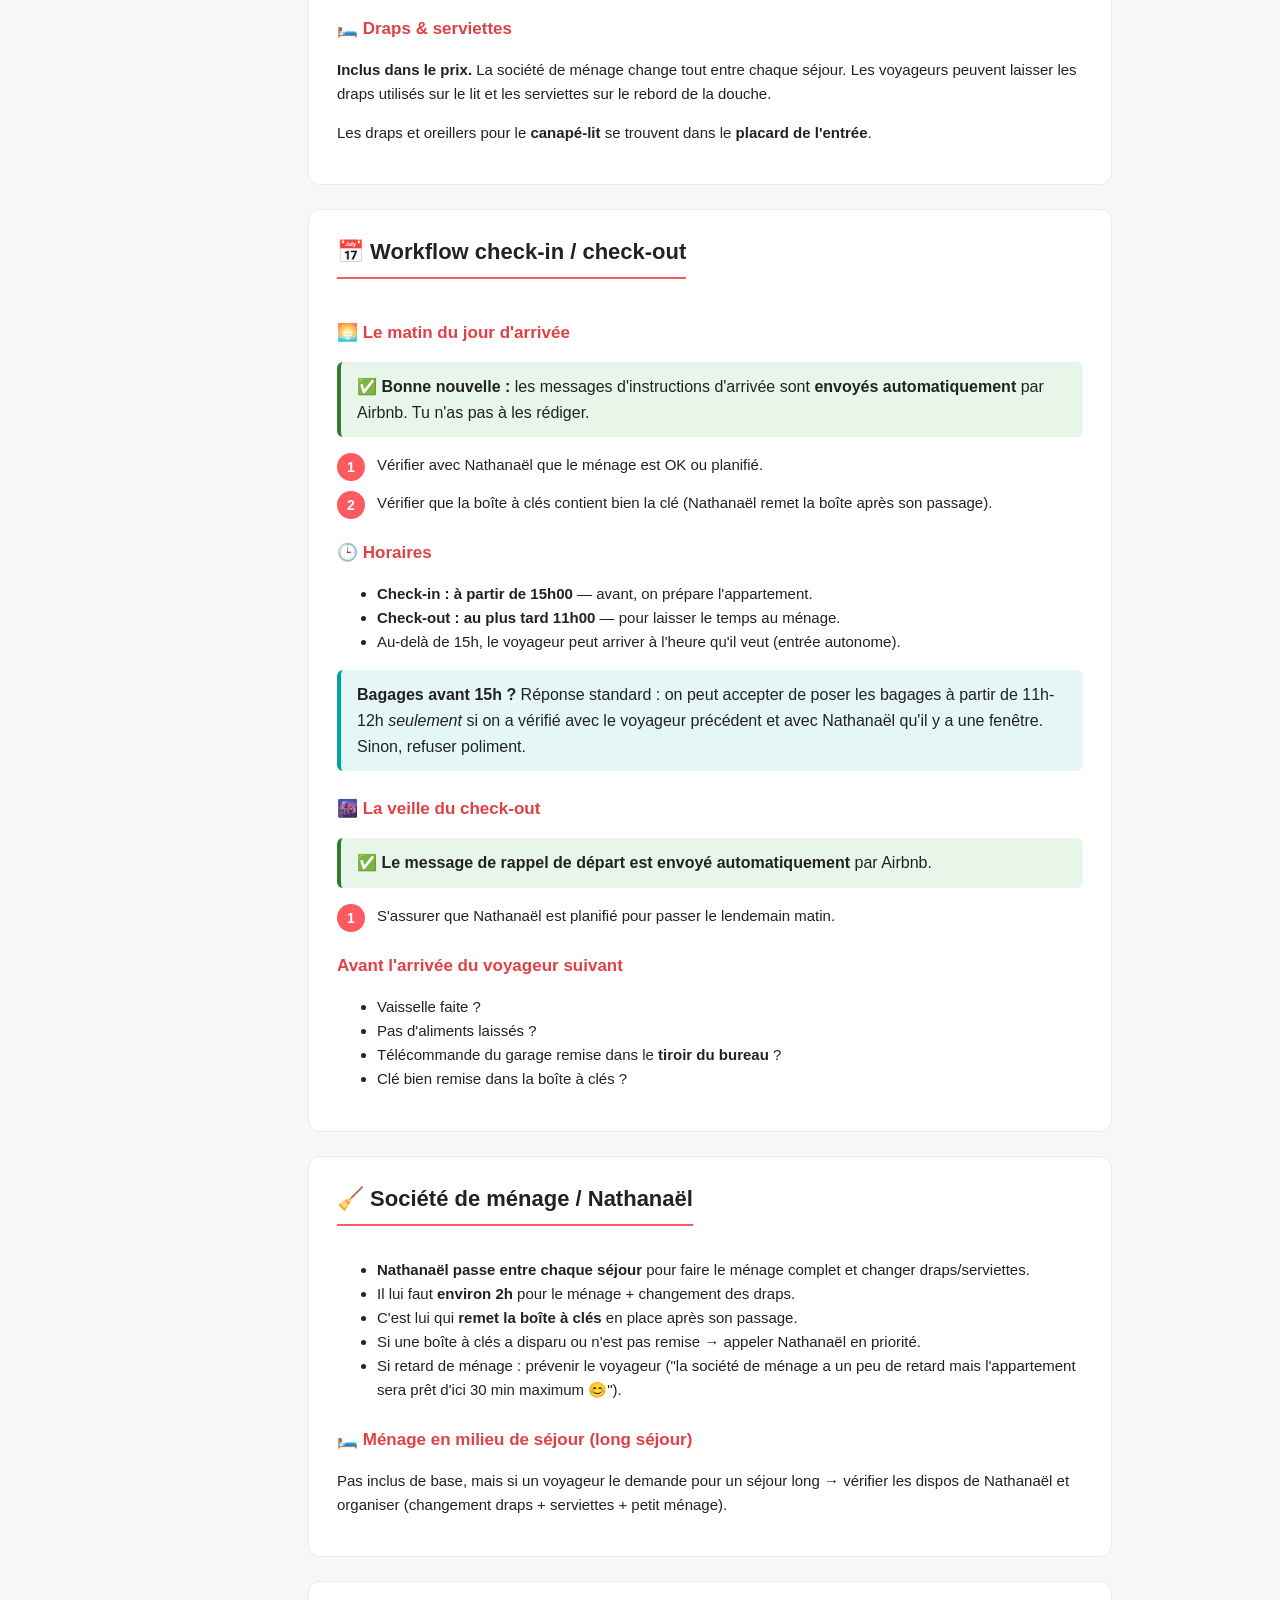
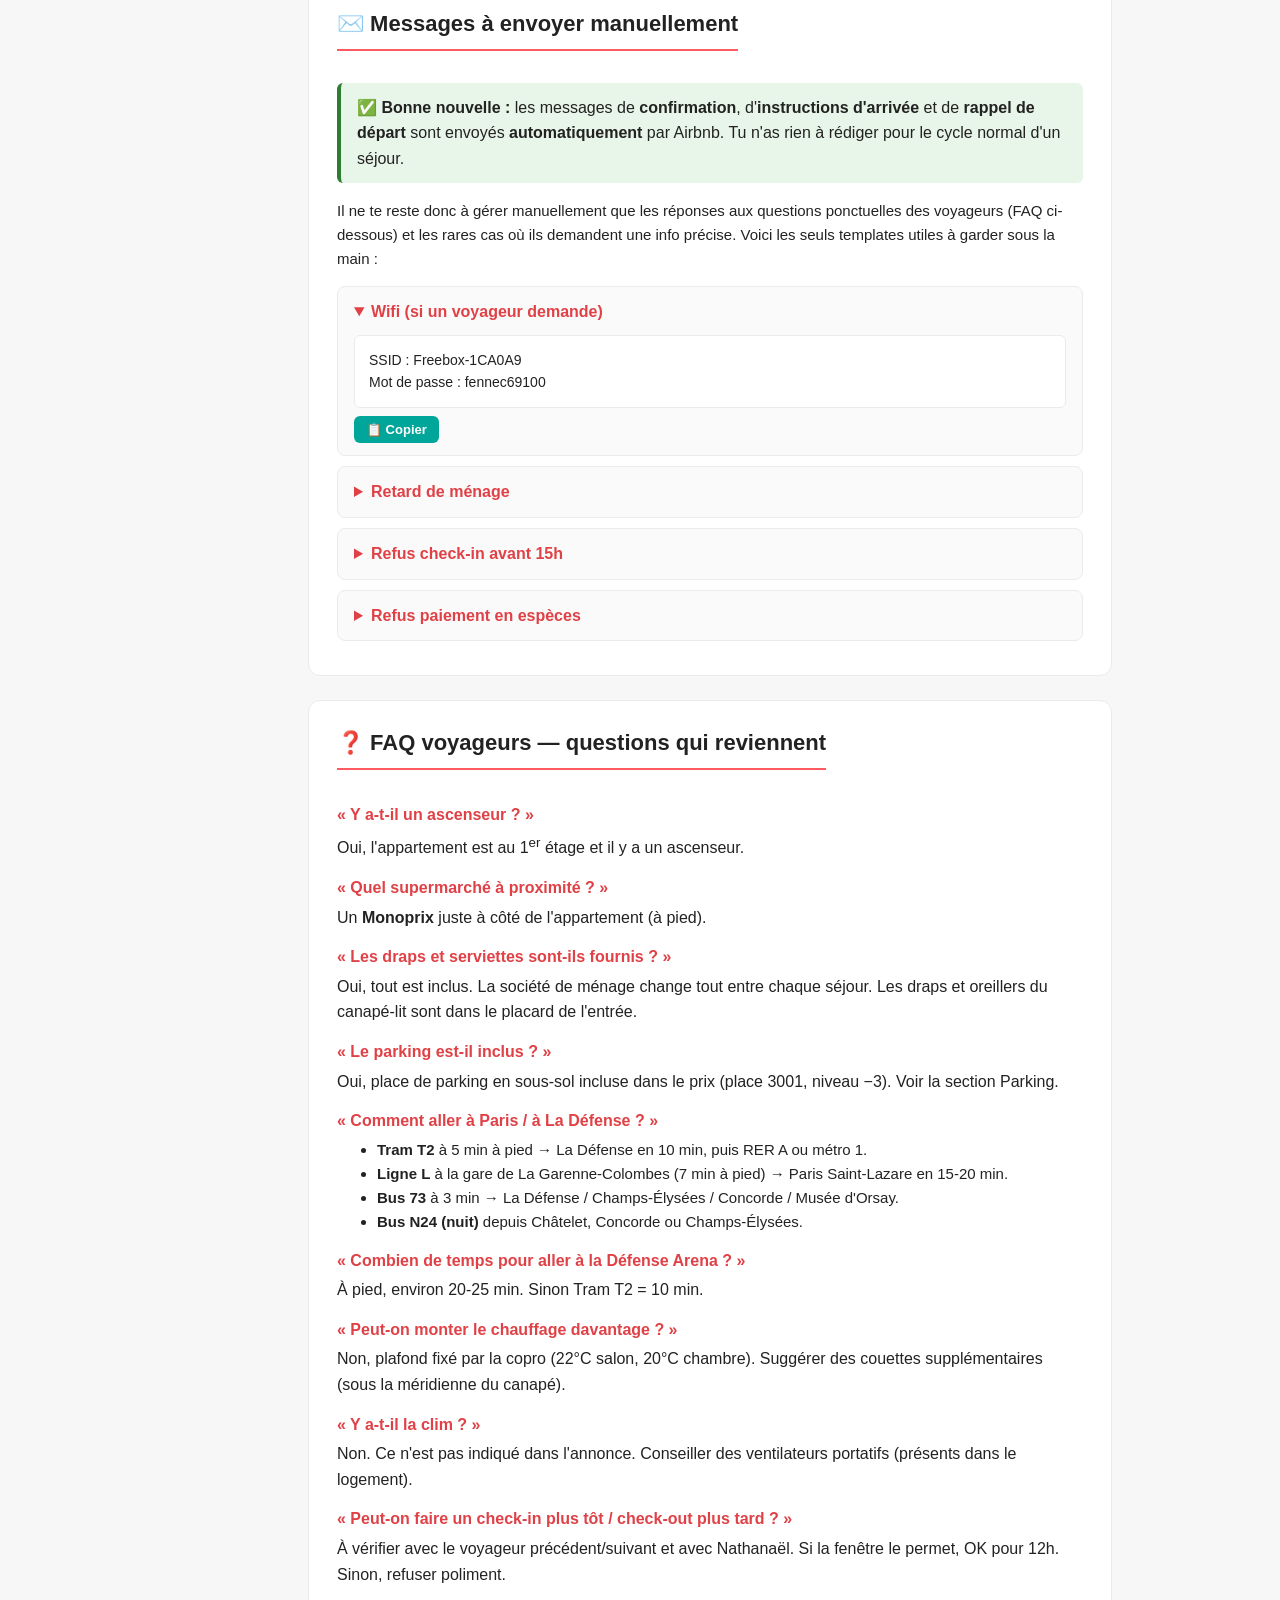
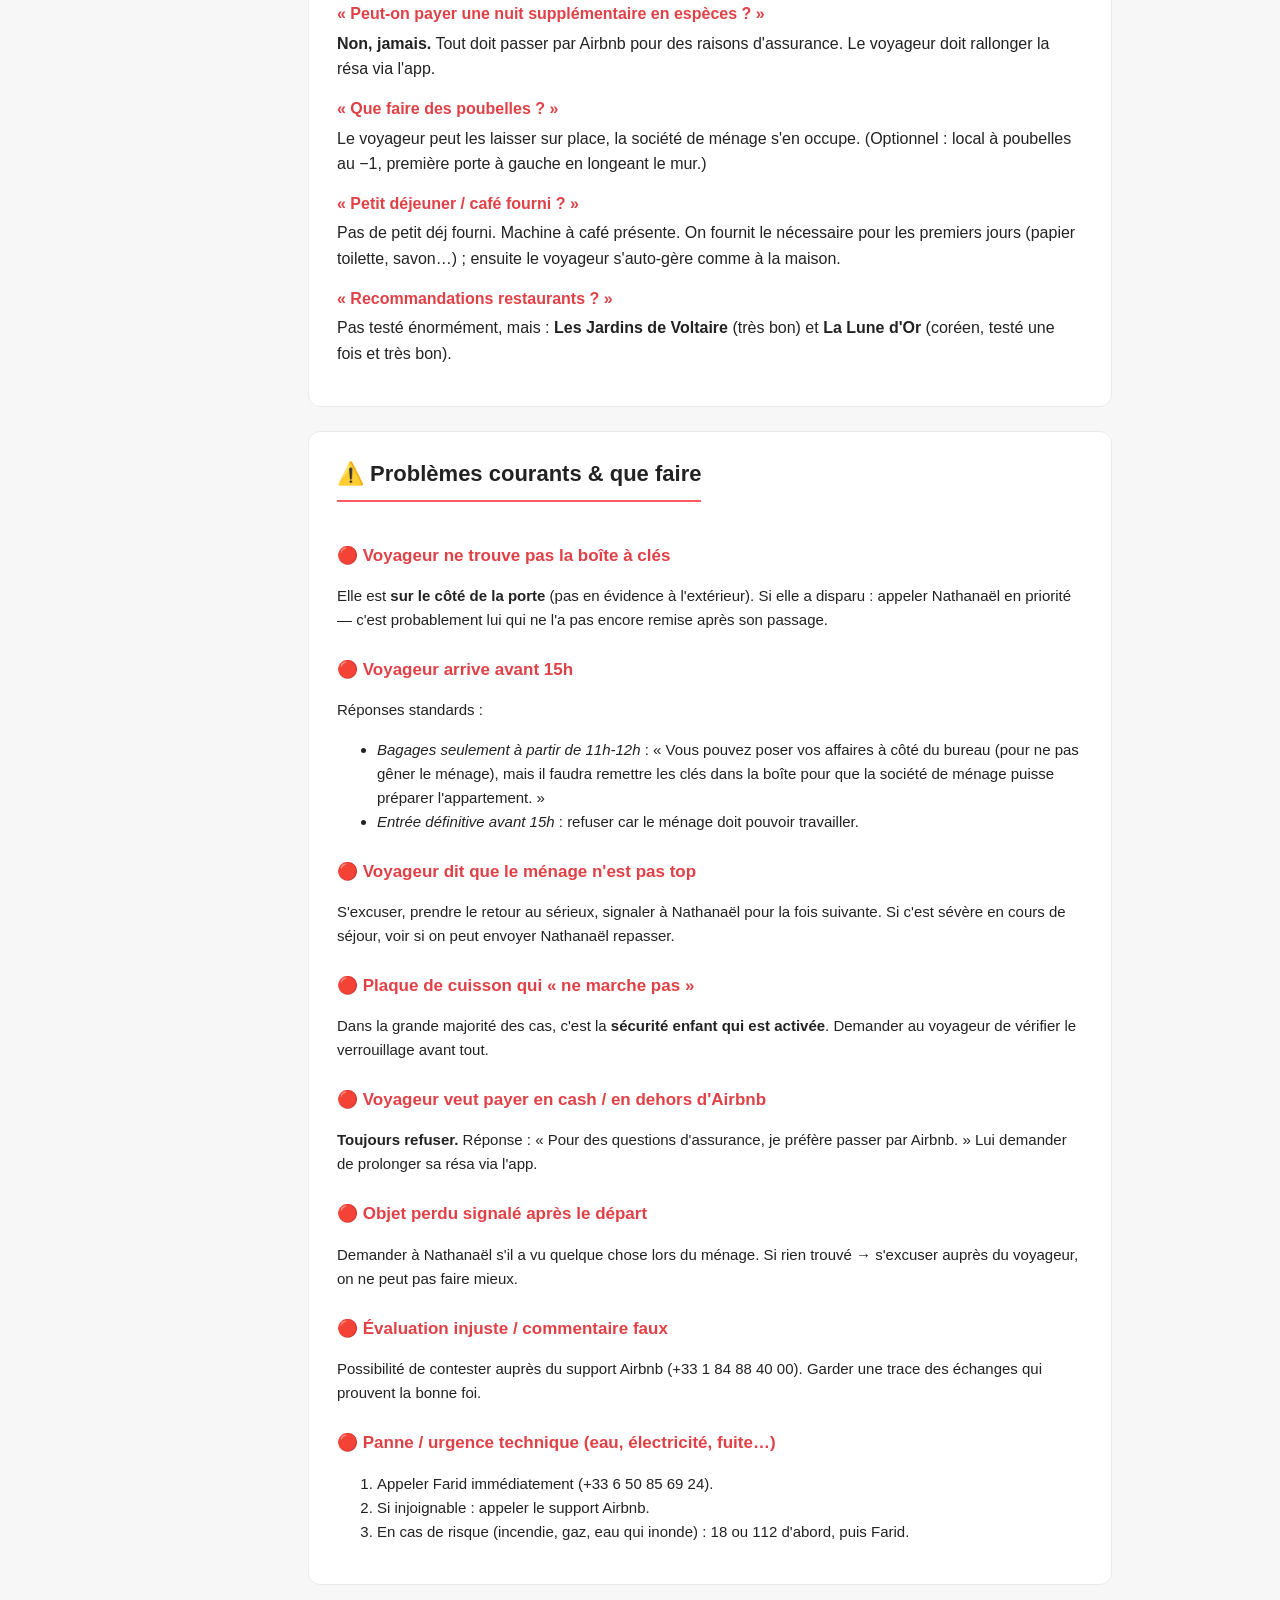
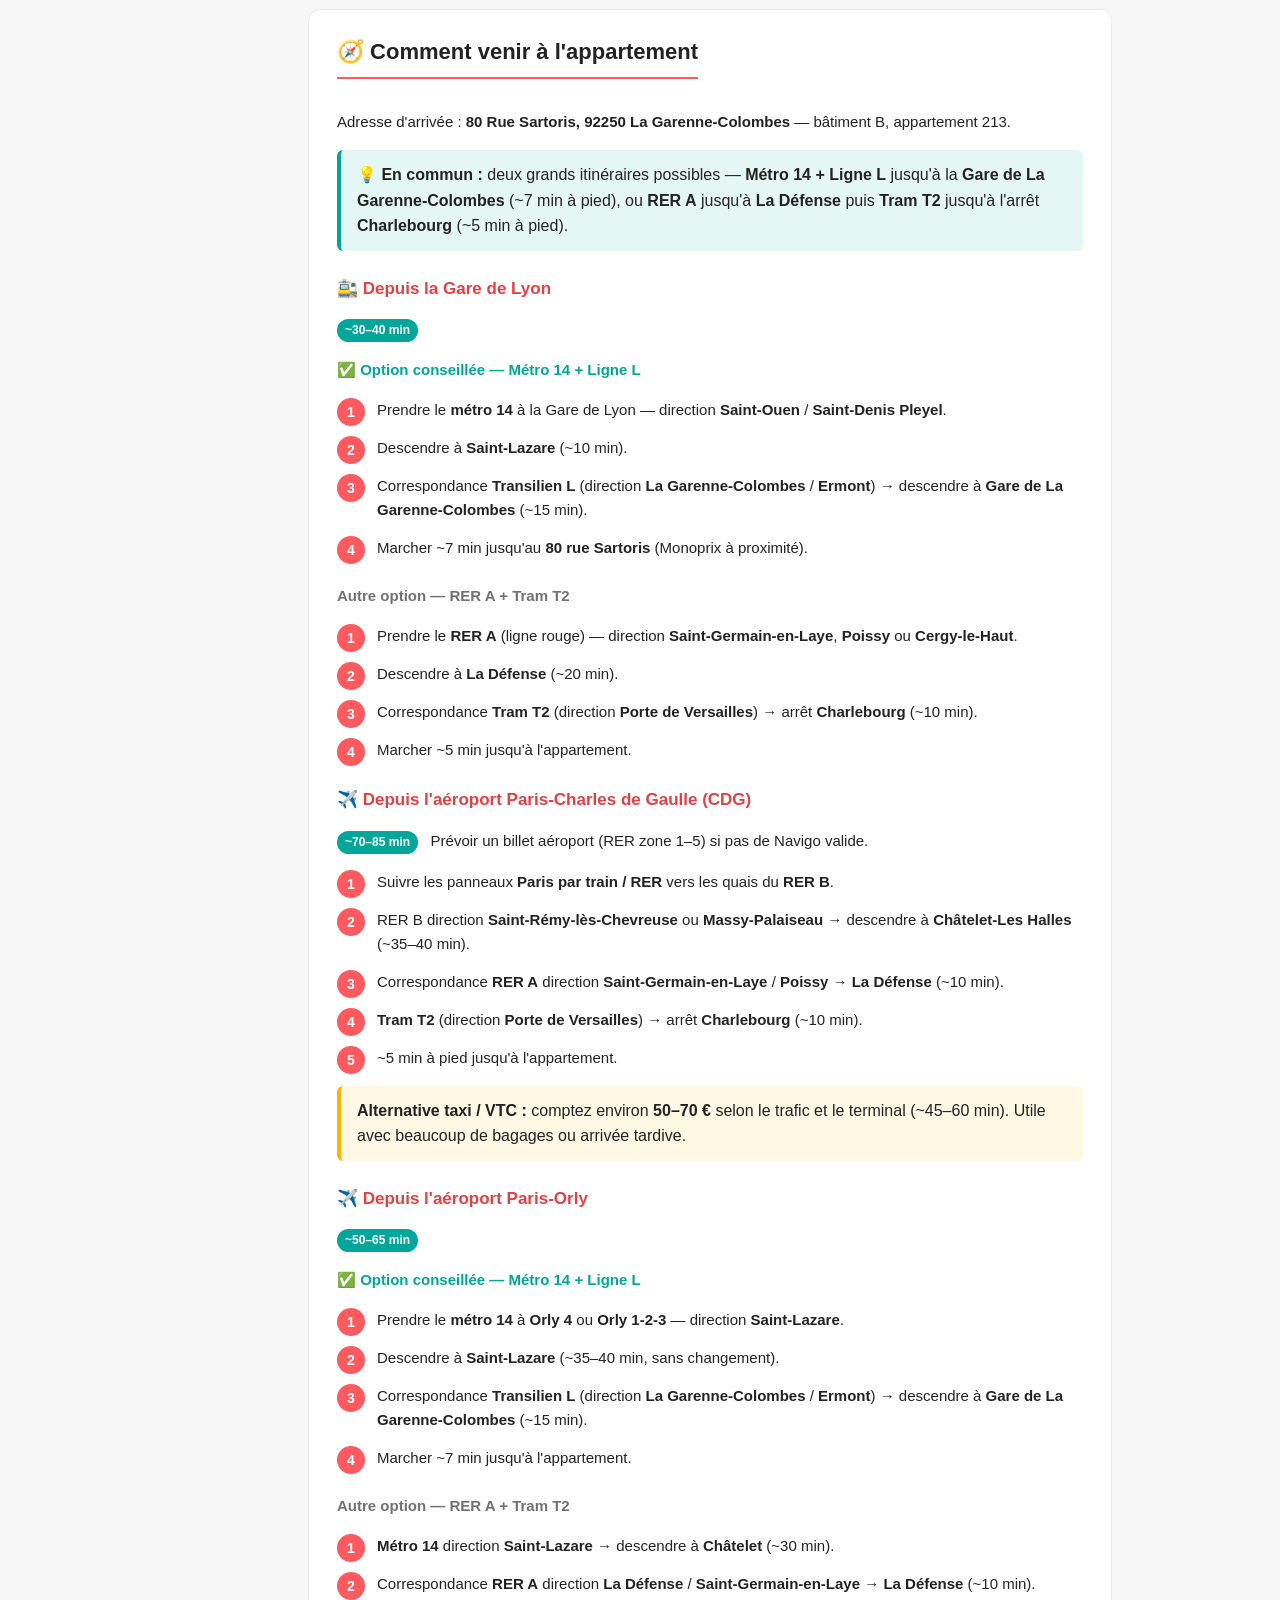
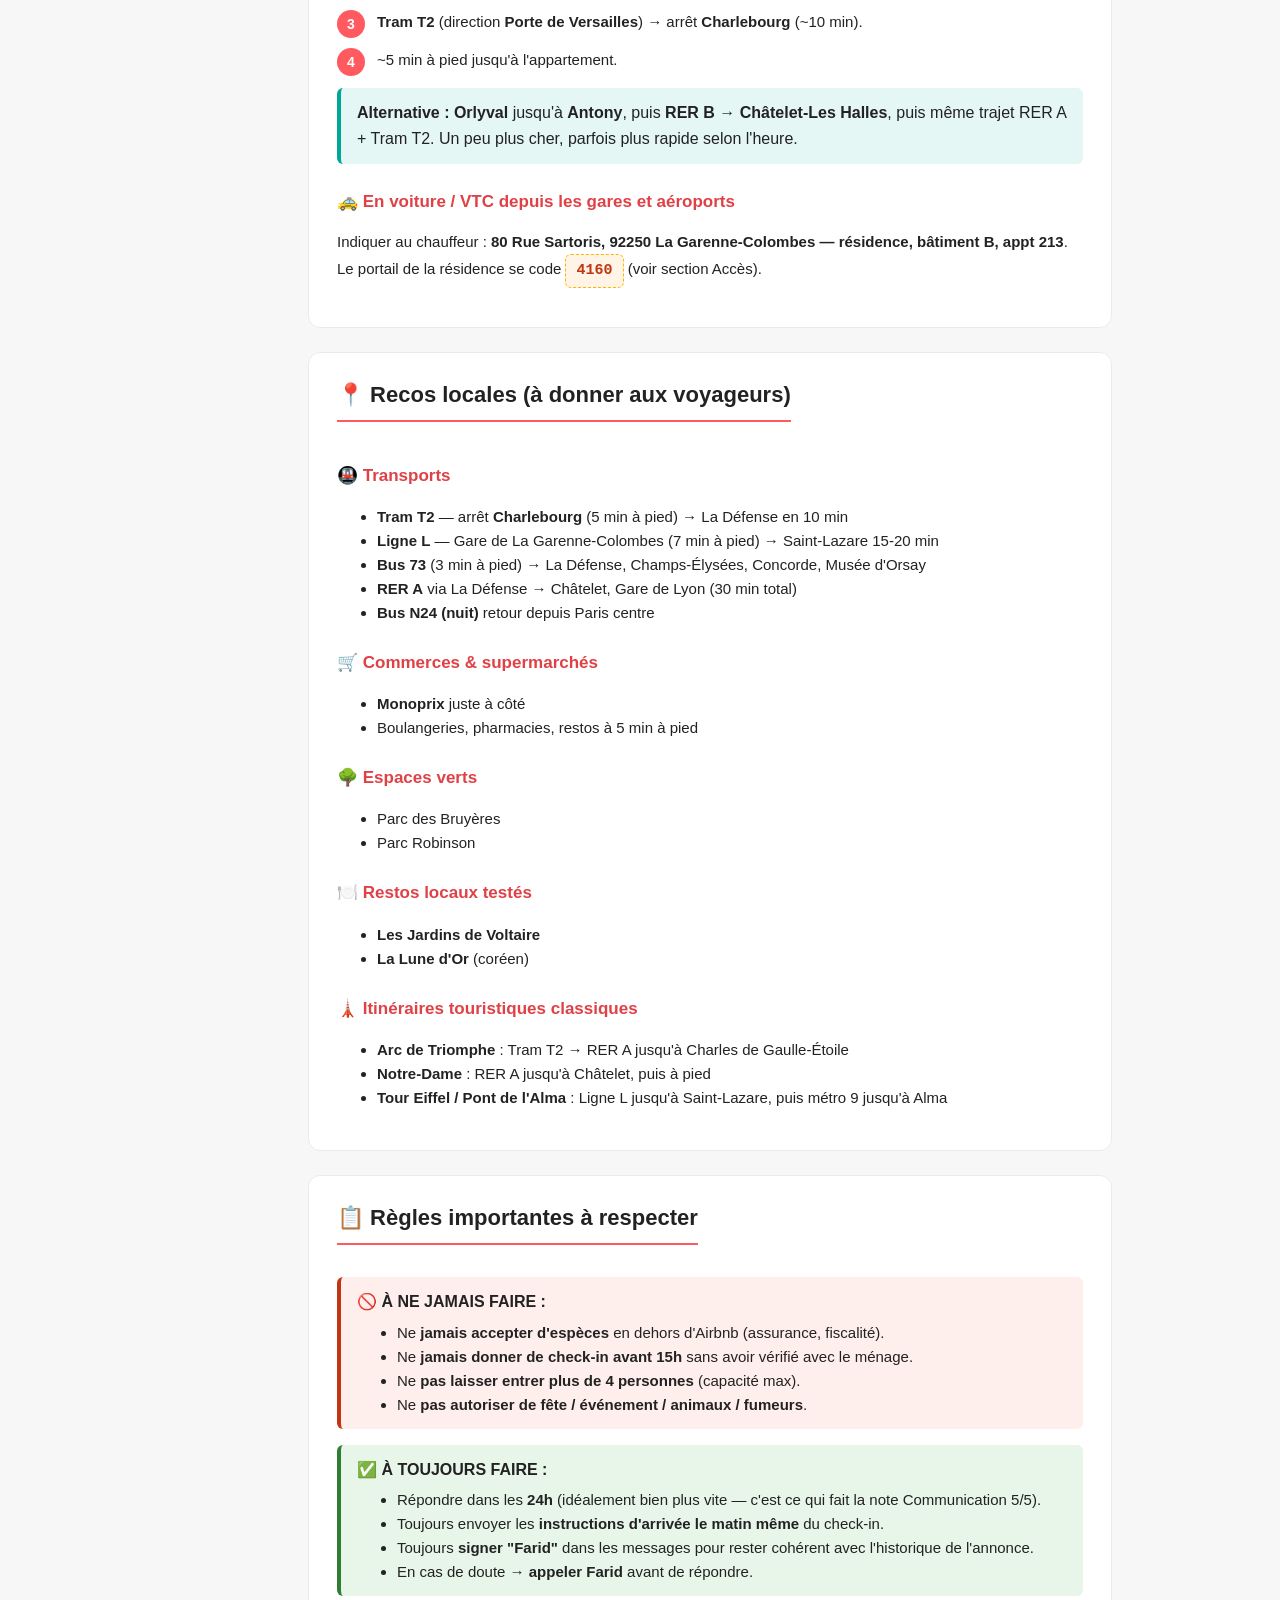
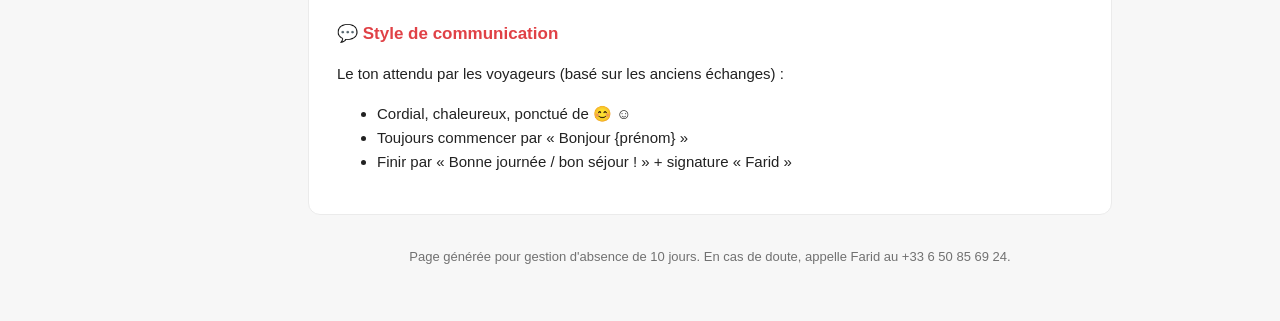
==== commit ddb133fb: "Add arrival directions to Airbnb guide with metro 14 + L routes. Co-authored-by: Cursor <cursoragent" ====
--- a/airbnb.html
+++ b/airbnb.html
@@ -341,6 +341,7 @@
         <li><a href="#templates">✉️ Messages manuels (rares)</a></li>
         <li><a href="#faq">❓ FAQ voyageurs</a></li>
         <li><a href="#problemes">⚠️ Problèmes courants</a></li>
+        <li><a href="#venir">🧭 Comment venir</a></li>
         <li><a href="#conseils">📍 Recos locales</a></li>
         <li><a href="#regles">📋 Règles à suivre</a></li>
       </ul>
@@ -657,12 +658,78 @@
     </section>
 
     <!-- ============================================================ -->
+    <section id="venir">
+      <h2>🧭 Comment venir à l'appartement</h2>
+      <p>Adresse d'arrivée : <strong>80 Rue Sartoris, 92250 La Garenne-Colombes</strong> — bâtiment B, appartement 213.</p>
+      <div class="alert alert-info">
+        <strong>💡 En commun :</strong> deux grands itinéraires possibles — <strong>Métro 14 + Ligne L</strong> jusqu'à la <strong>Gare de La Garenne-Colombes</strong> (~7 min à pied), ou <strong>RER A</strong> jusqu'à <strong>La Défense</strong> puis <strong>Tram T2</strong> jusqu'à l'arrêt <strong>Charlebourg</strong> (~5 min à pied).
+      </div>
+
+      <h3>🚉 Depuis la Gare de Lyon</h3>
+      <p><span class="badge">~30–40 min</span></p>
+
+      <h4 style="margin:16px 0 8px; font-size:15px; color:var(--accent);">✅ Option conseillée — Métro 14 + Ligne L</h4>
+      <ol class="steps">
+        <li>Prendre le <strong>métro 14</strong> à la Gare de Lyon — direction <strong>Saint-Ouen</strong> / <strong>Saint-Denis Pleyel</strong>.</li>
+        <li>Descendre à <strong>Saint-Lazare</strong> (~10 min).</li>
+        <li>Correspondance <strong>Transilien L</strong> (direction <strong>La Garenne-Colombes</strong> / <strong>Ermont</strong>) → descendre à <strong>Gare de La Garenne-Colombes</strong> (~15 min).</li>
+        <li>Marcher ~7 min jusqu'au <strong>80 rue Sartoris</strong> (Monoprix à proximité).</li>
+      </ol>
+
+      <h4 style="margin:24px 0 8px; font-size:15px; color:var(--text-light);">Autre option — RER A + Tram T2</h4>
+      <ol class="steps">
+        <li>Prendre le <strong>RER A</strong> (ligne rouge) — direction <strong>Saint-Germain-en-Laye</strong>, <strong>Poissy</strong> ou <strong>Cergy-le-Haut</strong>.</li>
+        <li>Descendre à <strong>La Défense</strong> (~20 min).</li>
+        <li>Correspondance <strong>Tram T2</strong> (direction <strong>Porte de Versailles</strong>) → arrêt <strong>Charlebourg</strong> (~10 min).</li>
+        <li>Marcher ~5 min jusqu'à l'appartement.</li>
+      </ol>
+
+      <h3>✈️ Depuis l'aéroport Paris-Charles de Gaulle (CDG)</h3>
+      <p><span class="badge">~70–85 min</span> &nbsp; Prévoir un billet aéroport (RER zone 1–5) si pas de Navigo valide.</p>
+      <ol class="steps">
+        <li>Suivre les panneaux <strong>Paris par train / RER</strong> vers les quais du <strong>RER B</strong>.</li>
+        <li>RER B direction <strong>Saint-Rémy-lès-Chevreuse</strong> ou <strong>Massy-Palaiseau</strong> → descendre à <strong>Châtelet-Les Halles</strong> (~35–40 min).</li>
+        <li>Correspondance <strong>RER A</strong> direction <strong>Saint-Germain-en-Laye</strong> / <strong>Poissy</strong> → <strong>La Défense</strong> (~10 min).</li>
+        <li><strong>Tram T2</strong> (direction <strong>Porte de Versailles</strong>) → arrêt <strong>Charlebourg</strong> (~10 min).</li>
+        <li>~5 min à pied jusqu'à l'appartement.</li>
+      </ol>
+      <div class="alert alert-warning">
+        <strong>Alternative taxi / VTC :</strong> comptez environ <strong>50–70 €</strong> selon le trafic et le terminal (~45–60 min). Utile avec beaucoup de bagages ou arrivée tardive.
+      </div>
+
+      <h3>✈️ Depuis l'aéroport Paris-Orly</h3>
+      <p><span class="badge">~50–65 min</span></p>
+
+      <h4 style="margin:16px 0 8px; font-size:15px; color:var(--accent);">✅ Option conseillée — Métro 14 + Ligne L</h4>
+      <ol class="steps">
+        <li>Prendre le <strong>métro 14</strong> à <strong>Orly 4</strong> ou <strong>Orly 1-2-3</strong> — direction <strong>Saint-Lazare</strong>.</li>
+        <li>Descendre à <strong>Saint-Lazare</strong> (~35–40 min, sans changement).</li>
+        <li>Correspondance <strong>Transilien L</strong> (direction <strong>La Garenne-Colombes</strong> / <strong>Ermont</strong>) → descendre à <strong>Gare de La Garenne-Colombes</strong> (~15 min).</li>
+        <li>Marcher ~7 min jusqu'à l'appartement.</li>
+      </ol>
+
+      <h4 style="margin:24px 0 8px; font-size:15px; color:var(--text-light);">Autre option — RER A + Tram T2</h4>
+      <ol class="steps">
+        <li><strong>Métro 14</strong> direction <strong>Saint-Lazare</strong> → descendre à <strong>Châtelet</strong> (~30 min).</li>
+        <li>Correspondance <strong>RER A</strong> direction <strong>La Défense</strong> / <strong>Saint-Germain-en-Laye</strong> → <strong>La Défense</strong> (~10 min).</li>
+        <li><strong>Tram T2</strong> (direction <strong>Porte de Versailles</strong>) → arrêt <strong>Charlebourg</strong> (~10 min).</li>
+        <li>~5 min à pied jusqu'à l'appartement.</li>
+      </ol>
+      <div class="alert alert-info">
+        <strong>Alternative :</strong> <strong>Orlyval</strong> jusqu'à <strong>Antony</strong>, puis <strong>RER B</strong> → <strong>Châtelet-Les Halles</strong>, puis même trajet RER A + Tram T2. Un peu plus cher, parfois plus rapide selon l'heure.
+      </div>
+
+      <h3>🚕 En voiture / VTC depuis les gares et aéroports</h3>
+      <p>Indiquer au chauffeur : <strong>80 Rue Sartoris, 92250 La Garenne-Colombes — résidence, bâtiment B, appt 213</strong>. Le portail de la résidence se code <span class="code-box">4160</span> (voir section Accès).</p>
+    </section>
+
+    <!-- ============================================================ -->
     <section id="conseils">
       <h2>📍 Recos locales (à donner aux voyageurs)</h2>
 
       <h3>🚇 Transports</h3>
       <ul>
-        <li><strong>Tram T2</strong> (5 min à pied) → La Défense en 10 min</li>
+        <li><strong>Tram T2</strong> — arrêt <strong>Charlebourg</strong> (5 min à pied) → La Défense en 10 min</li>
         <li><strong>Ligne L</strong> — Gare de La Garenne-Colombes (7 min à pied) → Saint-Lazare 15-20 min</li>
         <li><strong>Bus 73</strong> (3 min à pied) → La Défense, Champs-Élysées, Concorde, Musée d'Orsay</li>
         <li><strong>RER A</strong> via La Défense → Châtelet, Gare de Lyon (30 min total)</li>
